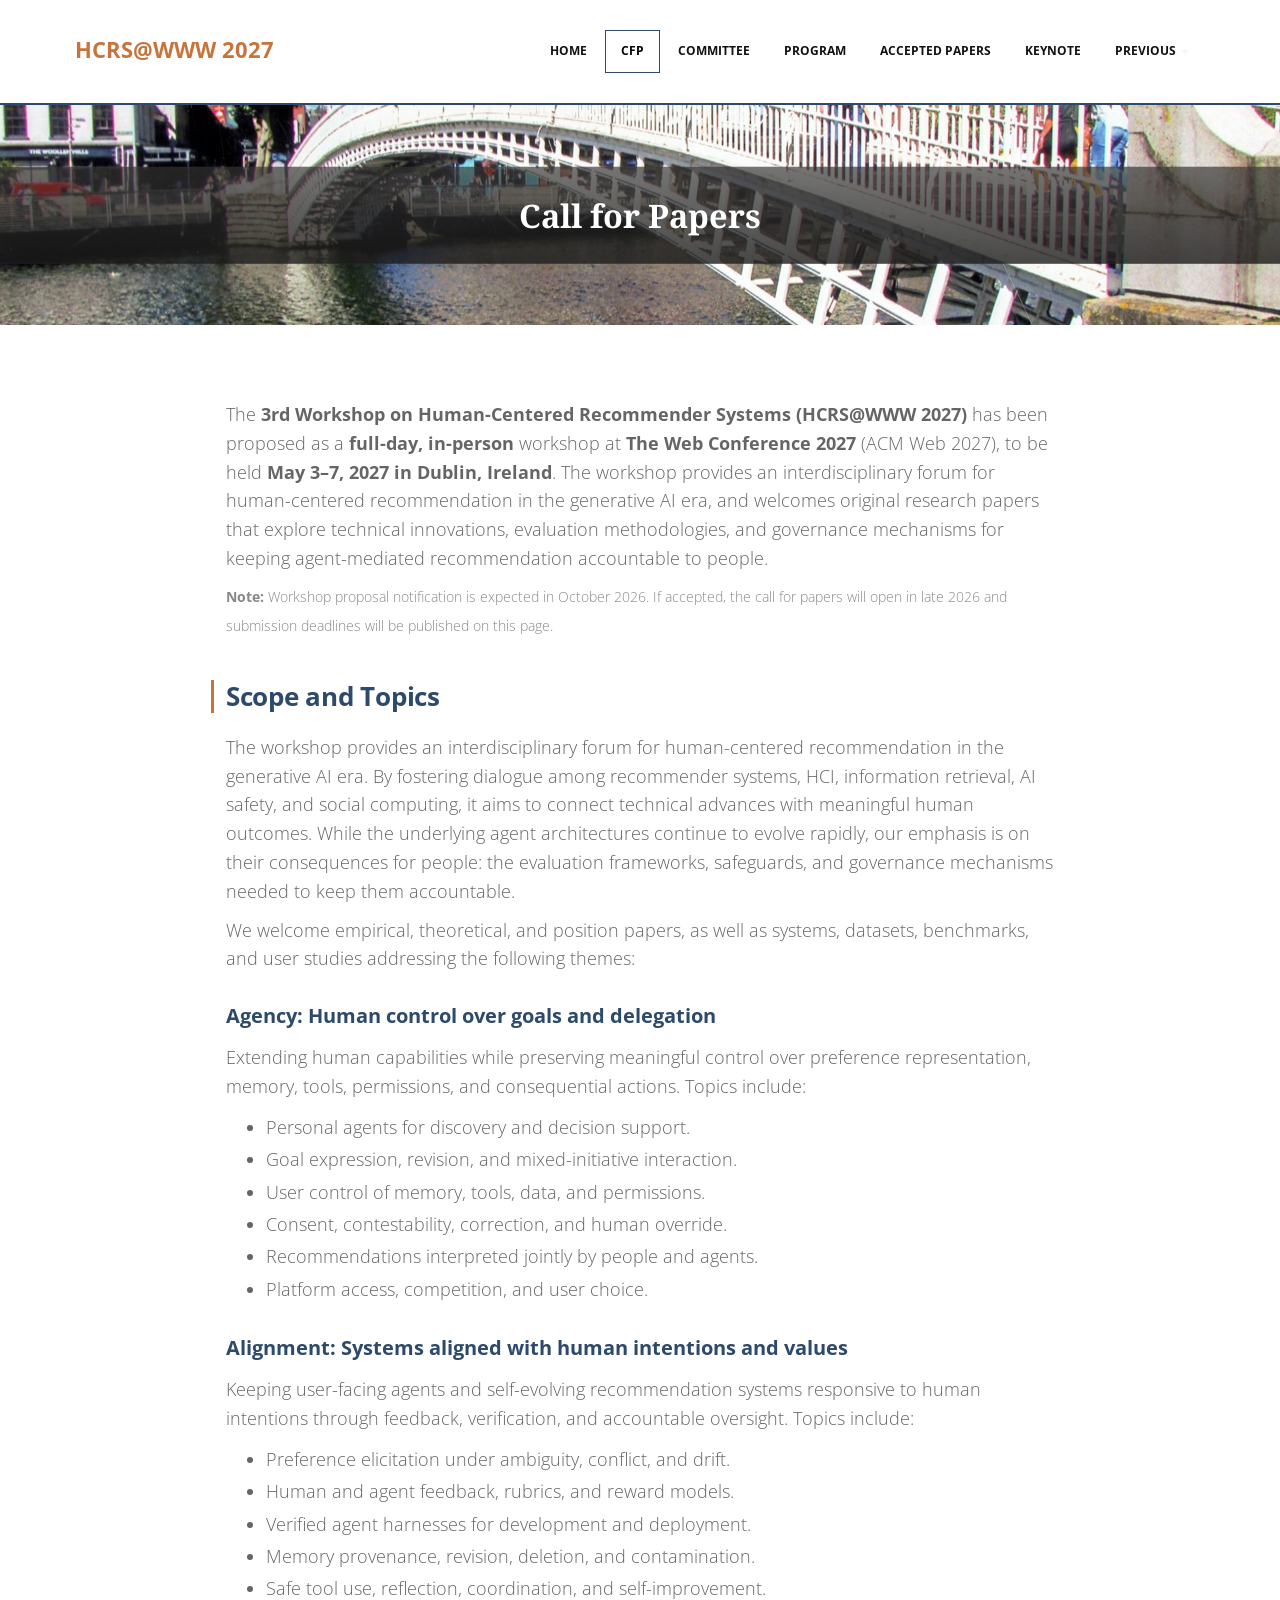
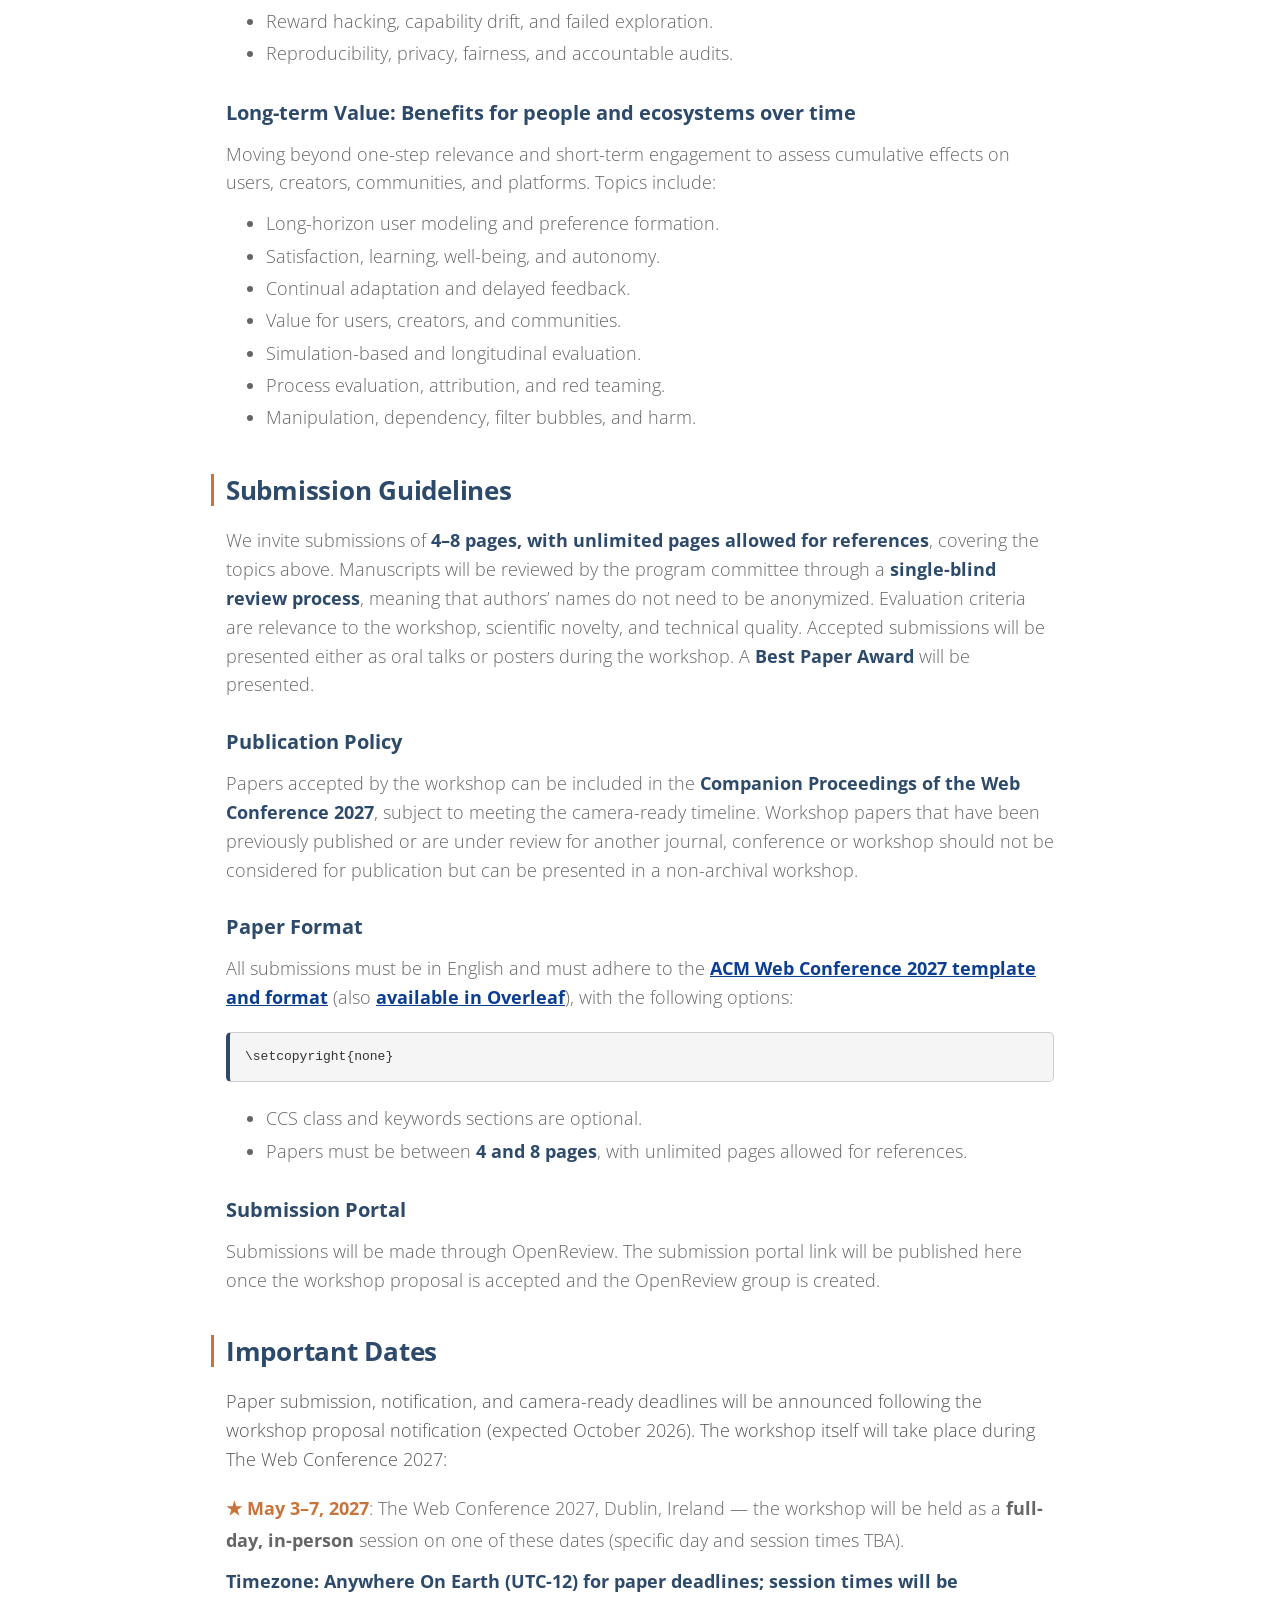
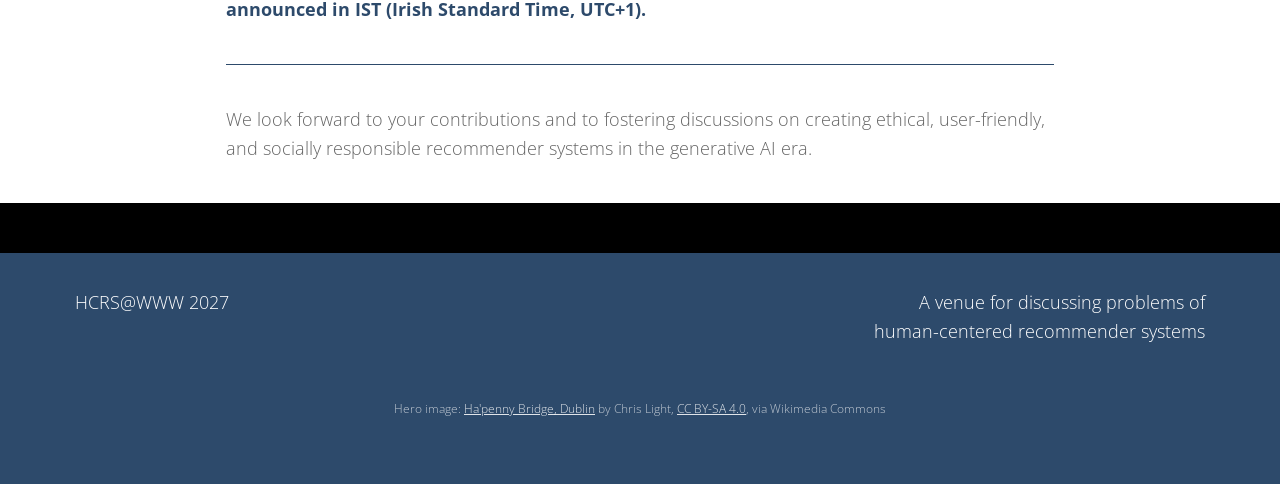
==== cfp.html @ f30f8353 "Unify body measure across pages; drop the News section Layout - cfp.html: wrap the intro and note pa" ====
<!DOCTYPE html>
<html lang="en">
<head>
<meta charset="utf-8">
<title>Call for Papers - HCRS@WWW 2027</title>
<meta name="viewport" content="width=device-width, initial-scale=1.0" />
<meta name="robots" content="noindex, nofollow" />
<meta name="description" content="Call for Papers for the 3rd Workshop on Human-Centered Recommender Systems (HCRS@WWW 2027), a proposed full-day in-person workshop at The Web Conference 2027 in Dublin, Ireland. Topics: agency, alignment, and long-term value." />
<meta name="author" content="HCRS@WWW 2027" />
<meta property="og:title" content="Call for Papers - HCRS@WWW 2027" />
<meta property="og:description" content="Submissions invited on agency, alignment, and long-term value in human-centered recommendation. 4-8 pages, single-blind, ACM Web Conference 2027 template." />
<meta property="og:type" content="website" />
<meta property="og:url" content="https://hcrs2027.github.io/cfp.html" />
<meta property="og:image" content="https://hcrs2027.github.io/img/hero-dublin.jpg" />
<link rel="icon" href="favicon.ico" type="image/x-icon">

	<link rel="preconnect" href="https://fonts.googleapis.com">
	<link rel="preconnect" href="https://fonts.gstatic.com" crossorigin>
	<link rel="stylesheet" media="print" onload="this.media='all'"
		href="https://fonts.googleapis.com/css2?family=Noto+Serif:ital,wght@0,400;0,700;1,400&family=Open+Sans:wght@400;600;700&display=swap">
	<noscript><link rel="stylesheet" href="https://fonts.googleapis.com/css2?family=Noto+Serif:ital,wght@0,400;0,700;1,400&family=Open+Sans:wght@400;600;700&display=swap"></noscript>
<link href="css/bootstrap.min.css" rel="stylesheet" />
<link href="css/fancybox/jquery.fancybox.css" rel="stylesheet">
<link href="css/flexslider.css" rel="stylesheet" />
<link href="css/style.css" rel="stylesheet" />
 

</head>
<body>
<div id="wrapper">

	<!-- start header -->
		<header>
        <div class="navbar navbar-default navbar-static-top">
            <div class="container">
                <div class="navbar-header">
                    <button type="button" class="navbar-toggle" data-toggle="collapse" data-target=".navbar-collapse">
                        <span class="icon-bar"></span>
                        <span class="icon-bar"></span>
                        <span class="icon-bar"></span>
                    </button>
                    <a class="navbar-brand" href="index.html"style="color: #C6743B;">HCRS@WWW 2027</a>
                </div>
                <div class="navbar-collapse collapse ">
                    <ul class="nav navbar-nav">
                        <li><a href="index.html">Home</a></li> 
						<li class="active"><a href="cfp.html">CfP</a></li>
						<li><a href="committee.html">Committee</a></li>
                        <li><a href="program.html">Program</a></li>
                        <li><a href="papers.html">Accepted Papers</a></li>
                        <li><a href="keynote.html">Keynote</a></li>
						<li class="dropdown">
                            <a href="#" class="dropdown-toggle" data-toggle="dropdown">Previous <b class="caret"></b></a>
                            <ul class="dropdown-menu">
                                <li><a href="https://hcrec.github.io/" target="_blank">2nd HCRS@WWW 2026</a></li>
                                <li><a href="https://human-centeredrec.github.io/" target="_blank">1st HCRS@WWW 2025</a></li>
                            </ul>
                        </li>
                    </ul>
                </div>
            </div>
        </div>
	</header><!-- end header -->
	<section id="featured">
	 
	<!-- Static Image Hero -->
        <div id="hero-image" class="hero-container">
            <img src="img/hero-dublin.jpg" alt="Hero Image" />
            <div class="hero-overlay">
                <div class="hero-content">
                    <h1 class="hero-title">Call for Papers</h1>
                </div>
            </div>
        </div>
	<!-- end hero image -->
 
	</section>
	<section id="content">
		<div class="container content">		
			<div class="row">
				<div class="col-lg-12">
					<div class="content-section" style="margin-top: 25px; margin-bottom: 25px;">
						<p>
							The <strong>3rd Workshop on Human-Centered Recommender Systems
							(HCRS@WWW 2027)</strong> has been proposed as a
							<strong>full-day, in-person</strong> workshop at
							<strong>The Web Conference 2027</strong> (ACM Web 2027),
							to be held <strong>May 3&ndash;7, 2027 in Dublin, Ireland</strong>.
							The workshop provides an interdisciplinary forum for
							human-centered recommendation in the generative AI era, and
							welcomes original research papers that explore technical
							innovations, evaluation methodologies, and governance mechanisms
							for keeping agent-mediated recommendation accountable to people.
						</p>
						<p style="color: #888; font-size: 14px;">
							<strong>Note:</strong> Workshop proposal notification is expected
							in October 2026. If accepted, the call for papers will open in
							late 2026 and submission deadlines will be published on this page.
						</p>
					</div>

					<!-- Topics of Interest -->
					<div class="content-section" style="margin-top: 40px; margin-bottom: 40px;">
						<h2 style="color: #2d4a6b; font-weight: 700; margin-bottom: 20px;">Scope and Topics</h2>

						<p>
							The workshop provides an interdisciplinary forum for
							human-centered recommendation in the generative AI era. By
							fostering dialogue among recommender systems, HCI, information
							retrieval, AI safety, and social computing, it aims to connect
							technical advances with meaningful human outcomes. While the
							underlying agent architectures continue to evolve rapidly, our
							emphasis is on their consequences for people: the evaluation
							frameworks, safeguards, and governance mechanisms needed to
							keep them accountable.
						</p>
						<p>
							We welcome empirical, theoretical, and position papers, as
							well as systems, datasets, benchmarks, and user studies
							addressing the following themes:
						</p>

						<h3 style="color: #2d4a6b; font-weight: 700; margin-top: 30px; margin-bottom: 15px;">Agency: Human control over goals and delegation</h3>
						<p>
							Extending human capabilities while preserving meaningful control
							over preference representation, memory, tools, permissions, and
							consequential actions. Topics include:
						</p>
						<ul style="line-height: 1.8;">
							<li>Personal agents for discovery and decision support.</li>
							<li>Goal expression, revision, and mixed-initiative interaction.</li>
							<li>User control of memory, tools, data, and permissions.</li>
							<li>Consent, contestability, correction, and human override.</li>
							<li>Recommendations interpreted jointly by people and agents.</li>
							<li>Platform access, competition, and user choice.</li>
						</ul>

						<h3 style="color: #2d4a6b; font-weight: 700; margin-top: 30px; margin-bottom: 15px;">Alignment: Systems aligned with human intentions and values</h3>
						<p>
							Keeping user-facing agents and self-evolving recommendation
							systems responsive to human intentions through feedback,
							verification, and accountable oversight. Topics include:
						</p>
						<ul style="line-height: 1.8;">
							<li>Preference elicitation under ambiguity, conflict, and drift.</li>
							<li>Human and agent feedback, rubrics, and reward models.</li>
							<li>Verified agent harnesses for development and deployment.</li>
							<li>Memory provenance, revision, deletion, and contamination.</li>
							<li>Safe tool use, reflection, coordination, and self-improvement.</li>
							<li>Reward hacking, capability drift, and failed exploration.</li>
							<li>Reproducibility, privacy, fairness, and accountable audits.</li>
						</ul>

						<h3 style="color: #2d4a6b; font-weight: 700; margin-top: 30px; margin-bottom: 15px;">Long-term Value: Benefits for people and ecosystems over time</h3>
						<p>
							Moving beyond one-step relevance and short-term engagement to
							assess cumulative effects on users, creators, communities, and
							platforms. Topics include:
						</p>
						<ul style="line-height: 1.8;">
							<li>Long-horizon user modeling and preference formation.</li>
							<li>Satisfaction, learning, well-being, and autonomy.</li>
							<li>Continual adaptation and delayed feedback.</li>
							<li>Value for users, creators, and communities.</li>
							<li>Simulation-based and longitudinal evaluation.</li>
							<li>Process evaluation, attribution, and red teaming.</li>
							<li>Manipulation, dependency, filter bubbles, and harm.</li>
						</ul>
					</div>

					<!-- Submission Guidelines -->
					<div class="content-section" style="margin-bottom: 40px;">
						<h2 style="color: #2d4a6b; font-weight: 700; margin-bottom: 20px;">Submission Guidelines</h2>

						<p>
							We invite submissions of <strong style="color: #2d4a6b;">4&ndash;8
							pages, with unlimited pages allowed for references</strong>,
							covering the topics above. Manuscripts will be reviewed by the
							program committee through a <strong style="color: #2d4a6b;">single-blind
							review process</strong>, meaning that authors&rsquo; names do not
							need to be anonymized. Evaluation criteria are relevance to the
							workshop, scientific novelty, and technical quality. Accepted
							submissions will be presented either as oral talks or posters
							during the workshop. A <strong style="color: #2d4a6b;">Best Paper
							Award</strong> will be presented.
						</p>

						<h3 style="color: #2d4a6b; font-weight: 700; margin-top: 30px; margin-bottom: 15px;">Publication Policy</h3>
						<p>
							Papers accepted by the workshop can be included in the
							<strong style="color: #2d4a6b;">Companion Proceedings of the Web
							Conference 2027</strong>, subject to meeting the camera-ready
							timeline. Workshop papers that have been previously published or
							are under review for another journal, conference or workshop
							should not be considered for publication but can be presented in
							a non-archival workshop.
						</p>

						<h3 style="color: #2d4a6b; font-weight: 700; margin-top: 30px; margin-bottom: 15px;">Paper Format</h3>
						<p>
							All submissions must be in English and must adhere to the
							<a href="https://www.acm.org/publications/proceedings-template" style="color: #0b3d91; font-weight: 700; text-decoration: underline;">ACM Web Conference 2027 template and format</a>
							(also <a href="https://www.overleaf.com/latex/templates/association-for-computing-machinery-acm-sig-proceedings-template/bmvfhcdnxfty" style="color: #0b3d91; font-weight: 700; text-decoration: underline;">available in Overleaf</a>),
							with the following options:
						</p>
						<pre style="background-color: #f5f5f5; padding: 15px; border-radius: 5px; border-left: 4px solid #2d4a6b; margin: 20px 0;"><code>\setcopyright{none}</code></pre>
						<ul style="line-height: 1.8;">
							<li>CCS class and keywords sections are optional.</li>
							<li>Papers must be between <strong style="color: #2d4a6b;">4 and 8 pages</strong>, with unlimited pages allowed for references.</li>
						</ul>

						<h3 style="color: #2d4a6b; font-weight: 700; margin-top: 30px; margin-bottom: 15px;">Submission Portal</h3>
						<p>
							Submissions will be made through OpenReview. The submission
							portal link will be published here once the workshop proposal
							is accepted and the OpenReview group is created.
						</p>
					</div>

					<!-- Important Dates -->
					<div class="content-section" style="margin-bottom: 40px;">
						<h2 style="color: #2d4a6b; font-weight: 700; margin-bottom: 20px;">Important Dates</h2>
						<p style="color: #555; margin-bottom: 18px;">
							Paper submission, notification, and camera-ready deadlines will
							be announced following the workshop proposal notification
							(expected October 2026). The workshop itself will take place
							during The Web Conference 2027:
						</p>
						<ul style="list-style: none; padding-left: 0; line-height: 1.8;">
							<li>
								<span style="color: #C6743B; font-weight: 700;">&#9733;</span>
								<strong style="color: #C6743B;">May 3&ndash;7, 2027</strong>:
								The Web Conference 2027, Dublin, Ireland &mdash; the workshop
								will be held as a <strong>full-day, in-person</strong> session
								on one of these dates (specific day and session times TBA).
							</li>
						</ul>
						<p>
							<strong style="color: #2d4a6b;">
								Timezone: Anywhere On Earth (UTC-12) for paper deadlines;
								session times will be announced in IST (Irish Standard Time, UTC+1).
							</strong>
						</p>
					</div>

					<div class="content-section">
						<hr style="margin: 40px 0; border-color: #2d4a6b;">
					</div>

					<div class="content-section">
						<p>
							We look forward to your contributions and to fostering
							discussions on creating ethical, user-friendly, and socially
							responsible recommender systems in the generative AI era.
						</p>
					</div>
				</div>
			</div>
		</div>
	</section>
	<footer>
	<div id="sub-footer">
		<div class="container">
			<div class="row">
				<div class="col-lg-6">
					<div class="copyright">
						<p style="margin: 0; padding: 20px 0; font-size: 18px; color: #fff;">
							HCRS@WWW 2027
						</p>
					</div>
				</div>
				<div class="col-lg-6">
					<div style="text-align: right; padding: 20px 0;">
						<p style="margin: 0; font-size: 18px; color: #fff;">
							A venue for discussing problems of<br> human-centered recommender systems
						</p>
					</div>
				</div>
			</div>
			<div class="row">
				<div class="col-lg-12">
					<p style="margin: 0; padding: 0 0 15px 0; font-size: 12px; color: rgba(255,255,255,0.7); text-align: center;">
						Hero image: <a href="https://commons.wikimedia.org/wiki/File:Ha%27penny_bridge_00209.jpg" style="color: rgba(255,255,255,0.85); text-decoration: underline;">Ha'penny Bridge, Dublin</a> by Chris Light, <a href="https://creativecommons.org/licenses/by-sa/4.0" style="color: rgba(255,255,255,0.85); text-decoration: underline;">CC BY-SA 4.0</a>, via Wikimedia Commons
					</p>
				</div>
			</div>
		</div>
	</div>
	</footer>
</div>
<a href="#" class="scrollup"><i class="fa fa-angle-up active"></i></a>
<!-- javascript
    ================================================== -->
<!-- Placed at the end of the document so the pages load faster -->
<script src="js/jquery.js"></script>
<script src="js/jquery.easing.1.3.js"></script>
<script src="js/bootstrap.min.js"></script>
<script src="js/jquery.fancybox.pack.js"></script>
<script src="js/jquery.fancybox-media.js"></script> 
<script src="js/jquery.flexslider.js"></script>
<script src="js/animate.js"></script>
<script src="js/custom.js"></script>
</body>
</html>
---- css/style.css ----
/*
Author URI: http://webthemez.com/
Note: 
Licence under Creative Commons Attribution 3.0 
Do not remove the back-link in this web template 
-------------------------------------------------------*/

@import url('font-awesome.css');
@import url('animate.css');

body {
	font-family:'Open Sans', Arial, sans-serif;
	font-size:18px;
	font-weight:300;
	line-height:1.6em;
	color:#656565;
}

a:active {
	outline:0;
}

.clear {
	clear:both;
}

h1, h2, h3, h4, h5, h6 {
	font-family:'Open Sans', Arial, sans-serif;
	line-height:1.25em;
	color:#2d4a6b;
	margin-bottom: 18px;
}
h1 { font-weight: 700; }
h2 {
	font-weight: 600;
	font-size: 26px;
	letter-spacing: -0.01em;
}
h3 { font-weight: 600; font-size: 20px; }
h4, h5, h6 { font-weight: 700; }

/* Orange as accent: 3px left rule on section headings inside .content-section */
.content-section > h2 {
	border-left: 3px solid #C6743B;
	padding-left: 12px;
	margin-left: -15px;
}
 
.container {
	padding:0 20px 0 20px;
	position:relative;
}

#wrapper{
	width:100%;
	margin:0;	
	padding:0;
}

.row,.row-fluid {
	margin-bottom:30px;
}

.row .row,.row-fluid .row-fluid{
	margin-bottom:30px;
}

.row.nomargin,.row-fluid.nomargin {
	margin-bottom:0;
}

img.img-polaroid {
	margin:0 0 20px 0;
}
.img-box {
	max-width:100%;
}
/*  Header
==================================== */
 
header .navbar {
    margin-bottom: 0;
}

.navbar-default {
    border: none;
}

.navbar-brand {
    color: #2d4a6b;
	text-transform: none;
    font-size: 22px;
    font-weight: 700;
    line-height: 1em;
	letter-spacing: 0;
    margin-top: 20px;
    padding: 0 0 0 15px;
}
.navbar-default .navbar-brand{
color: #2d4a6b;
}
.navbar-default .navbar-brand:hover,
.navbar-default .navbar-brand:focus {
color: #2d4a6b;
}

header .navbar-collapse  ul.navbar-nav {
    float: right;
    margin-right: 0;
}

header .navbar-default{
    background-color: #fff;
	border-bottom: 2px solid #2d4a6b;
}

header .nav li a:hover,
header .nav li a:focus,
header .nav li.active a,
header .nav li.active a:hover,
header .nav li a.dropdown-toggle:hover,
header .nav li a.dropdown-toggle:focus,
header .nav li.active ul.dropdown-menu li a:hover,
header .nav li.active ul.dropdown-menu li.active a{
    -webkit-transition: all .3s ease;
    -moz-transition: all .3s ease;
    -ms-transition: all .3s ease;
    -o-transition: all .3s ease;
    transition: all .3s ease;
}


header .navbar-default .navbar-nav > .open > a,
header .navbar-default .navbar-nav > .open > a:hover,
header .navbar-default .navbar-nav > .open > a:focus {
    -webkit-transition: all .3s ease;
    -moz-transition: all .3s ease;
    -ms-transition: all .3s ease;
    -o-transition: all .3s ease;
    transition: all .3s ease;
}


header .navbar {
    min-height: 70px; 
	padding:18px 0;
}

header .navbar-nav > li  {
    padding-bottom: 12px;
    padding-top: 12px;
}

header  .navbar-nav > li > a {
    padding-bottom: 6px;
    padding-top: 5px;
    margin-left: 2px;
    line-height: 30px;
	font-weight: 700;
    -webkit-transition: all .3s ease;
    -moz-transition: all .3s ease;
    -ms-transition: all .3s ease;
    -o-transition: all .3s ease;
    transition: all .3s ease;
}

header .navbar-nav > li > a:hover {
    background-color: #FFCE85 !important;
    border-radius: 4px;
}


.dropdown-menu li a:hover {
    color: #fff !important;
}

header .nav .caret {
    border-bottom-color: #f5f5f5;
    border-top-color: #f5f5f5;
}
.navbar-default .navbar-nav > .active > a {
  background-color: #fff;
}
.navbar-default .navbar-nav > .active > a:hover,
.navbar-default .navbar-nav > .active > a:focus {
  background-color: #FFCE85 !important;
  border-radius: 4px;
}
.navbar-default .navbar-nav > .open > a {
  background-color:  #fff;
}
.navbar-default .navbar-nav > .open > a:hover,
.navbar-default .navbar-nav > .open > a:focus {
  background-color: #FFCE85 !important;
  border-radius: 4px;
}	
	

.dropdown-menu  {
    box-shadow: none;
    border-radius: 0;
	border: none;
}

.dropdown-menu li:last-child  {
	padding-bottom: 0 !important;
	margin-bottom: 0;
}

header .nav li .dropdown-menu  {
   padding: 0;
}

header .nav li .dropdown-menu li a {
   line-height: 28px;
   padding: 3px 12px;
}

/* --- menu --- */

header .navigation {
	float:right;
}

header ul.nav li {
	border:none;
	margin:0;
}

header ul.nav li a {	
	font-size:12px;
	border:none;
	font-weight:700;
	text-transform:uppercase;
}

header ul.nav li ul li a {	
	font-size:12px;
	border:none;
	font-weight:300;
	text-transform:uppercase;
}


.navbar .nav > li > a {
  color: #111;
  text-shadow: none;
  border: 1px solid rgba(255, 255, 255, 0) !important;
}

.navbar .nav a:hover {
	background-color: #FFCE85 !important;
	border-radius: 4px;
}

.navbar .nav > .active > a {
	background:none;
	font-weight:700;
}

.navbar .nav > .active > a:hover {
	background-color: #FFCE85 !important;
	border-radius: 4px;
	font-weight:700;
}

.navbar .nav > .active > a:active,.navbar .nav > .active > a:focus {
	background:none;
	outline:0;
	font-weight:700;
}

.navbar .nav li .dropdown-menu {
	z-index:2000;
}

header ul.nav li ul {
	margin-top:1px;
}
header ul.nav li ul li ul {
	margin:1px 0 0 1px;
}
.dropdown-menu .dropdown i {
	position:absolute;
	right:0;
	margin-top:3px;
	padding-left:20px;
}

.navbar .nav > li > .dropdown-menu:before {
  display: inline-block;
  border-right: none;
  border-bottom: none;
  border-left: none;
  border-bottom-color: none;
  content:none;
}
.navbar-default .navbar-nav>.active>a {
color: #000;
border:1px solid #2d4a6b !important;
}
.navbar-default .navbar-nav>.active>a:hover, .navbar-default .navbar-nav>.active>a:focus {
color: #000;
border:1px solid #2d4a6b !important;
background-color: #FFCE85 !important;
border-radius: 4px;
}


ul.nav li.dropdown a {
	z-index:1000;
	display:block;
}

 select.selectmenu {
	display:none;
}
.pageTitle{
color: #fff;
margin: 30px 0 3px;
display: inline-block;
}
 
#featured{
	width: 100%;
	background:#000;
	position:relative;
	margin:0;
	padding:0;
}

/*  Sliders
==================================== */
/* --- flexslider --- */

#featured .flexslider {
	padding:0;  
	background: #fff; 
	position: relative; 
	zoom: 1;
}
.flex-direction-nav .flex-prev{
left:0px; 
}
.flex-direction-nav .flex-next{ 
right:0px;
}
.flex-caption {zoom: 1;
bottom: 35px; background-color: rgba(0, 0, 0, 0.7); color: #fff; margin: 0; padding: 25px 25px 25px 30px; position: absolute; left: 10%; }
.flex-caption h3 {color: #fff; letter-spacing: 1px; margin-bottom: 8px; text-transform: uppercase;}
.flex-caption p {margin: 0 0 15px;}

/* --- Hero Image --- */
.hero-container {
	position: relative;
	width: 100%;
	overflow: hidden;
}

.hero-container img {
	width: 100%;
	height: auto;
	display: block;
}

.hero-overlay {
	position: absolute;
	top: 50%;
	left: 0;
	width: 100%;
	transform: translateY(-50%);
	display: flex;
	align-items: center;
	justify-content: center;
	padding: 40px 20px;
	background: linear-gradient(180deg, rgba(0,0,0,0.35) 0%, rgba(0,0,0,0.6) 100%);
}

.hero-content {
	text-align: center;
	width: 100%;
	max-width: 1200px;
}

.hero-eyebrow {
	color: rgba(255, 255, 255, 0.85);
	font-family: 'Open Sans', Arial, sans-serif;
	font-size: 13px;
	font-weight: 600;
	letter-spacing: 0.12em;
	text-transform: uppercase;
	margin: 0 0 14px 0;
}

.hero-title {
	color: #fff;
	font-family: 'Noto Serif', Georgia, serif;
	font-size: 2.4em;
	font-weight: 700;
	line-height: 1.25;
	letter-spacing: 0;
	text-transform: none;
	margin: 0;
	padding: 12px 20px;
	text-shadow: none;
	word-wrap: break-word;
	overflow-wrap: break-word;
}

.hero-lead {
	color: rgba(255, 255, 255, 0.92);
	font-size: 17px;
	font-weight: 400;
	margin: 16px 0 0 0;
	letter-spacing: 0.01em;
}
.hero-lead a { color: #FFCE85; text-decoration: underline; }

@media (max-width: 768px) {
	.hero-title {
		font-size: 1.6em;
		padding: 10px 15px;
		line-height: 1.3em;
	}
	.hero-eyebrow {
		font-size: 11px;
		letter-spacing: 0.1em;
	}
	.hero-lead {
		font-size: 14px;
	}
	.hero-overlay {
		padding: 30px 15px;
	}
}

.skill-home{
margin-bottom:50px;
}
.c1{
border: #ed5441 1px solid;
background:#ed5441;
}
.c2{
border: #24c4db 1px solid;
background:#24c4db;
}
.c3{
border: #2d4a6b 1px solid;
background:#2d4a6b;
}
.c4{
border: #609cec 1px solid;
background:#609cec;
}
.skill-home .icons {
padding: 30px 0 0 0;
width: 100px;
height: 100px;
color: #fff;
font-size: 42px;
font-size: 42px; 
text-align: center;
-ms-border-radius: 50%;
-moz-border-radius: 50%;
-webkit-border-radius: 50%;
border-radius: 50%;
display: inline-table;
}
.testimonial-solid {
padding: 50px 0 60px 0;
margin: 0 0 0 0;
background: #2d4a6b;
text-align: center;
}
.testi-icon-area {
text-align: center;
position: absolute;
top: -84px;
margin: 0 auto; 
width: 100%;
}
.testi-icon-area .quote {
padding: 15px 0 0 0;
margin: 0 0 0 0;
background: #ffffff;
text-align: center;
color: #2d4a6b;
display: inline-table;
width: 70px;
height: 70px;
-ms-border-radius: 50%;
-moz-border-radius: 50%;
-webkit-border-radius: 50%;
border-radius: 50%;
font-size: 42px; 
border: 1px solid #2d4a6b;
}

.testi-icon-area .carousel-inner { 
margin: 20px 0;
}
.carousel-indicators {
bottom: -30px;
}
/* Testimonial
----------------------------------*/
.testimonial-area {
padding: 0 0 0 0;
margin:0;
background: url(../img/low-poly01.jpg) fixed center center;
background-size: cover;
-webkit-background-size: cover;
-moz-background-size: cover;
-ms-background-size: cover;
}
.testimonial-solid p {
color: #ffffff;
font-size: 16px;
line-height: 30px;
font-style: italic;
} 
section.callaction {
	background:#fff;
	padding:50px 0 0 0;
}



/* Content
==================================== */

#content {
	position:relative;
	background:#fff;
	padding:50px 0 0px 0;
}

#content img {
	max-width:100%;
	height:auto;
}
 
.cta-text {
	text-align: center;
	margin-top:10px;
}


.big-cta .cta {
	margin-top:10px;
}
 
.box {
	width: 100%;
}
.box-gray  {
	background: #f8f8f8;
	padding: 20px 20px 30px;
}
.box-gray  h4,.box-gray  i {
	margin-bottom: 20px;
}
.box-bottom {
	padding: 20px 0;
	text-align: center;
}
.box-bottom a {
	color: #fff;
	font-weight: 700;
}
.box-bottom a:hover {
	color: #eee;
	text-decoration: none;
}


/* Bottom
==================================== */

#bottom {
	background:#fcfcfc;
	padding:50px 0 0;

}
/* twitter */
#twitter-wrapper {
    text-align: center;
    width: 70%;
    margin: 0 auto;
}
#twitter em {
    font-style: normal;
    font-size: 13px;
}

#twitter em.twitterTime a {
	font-weight:600;
}

#twitter ul {
    padding: 0;
	list-style:none;
}
#twitter ul li {
    font-size: 20px;
    line-height: 1.6em;
    font-weight: 300;
    margin-bottom: 20px;
    position: relative;
    word-break: break-word;
}


/* page headline
==================================== */

#inner-headline{
	background:#2d4a6b;
	position:relative;
	margin:0;
	padding:0;
	color:#fefefe;
}


#inner-headline .inner-heading h2 {
	color:#fff;
	margin:20px 0 0 0;
}

/* --- breadcrumbs --- */
#inner-headline ul.breadcrumb {
	margin:30px 0 0;
	float:left;
}

#inner-headline ul.breadcrumb li {
	margin-bottom:0;
	padding-bottom:0;
}
#inner-headline ul.breadcrumb li {
	font-size:13px;
	color:#fff;
}

#inner-headline ul.breadcrumb li i{
	color:#dedede;
}

#inner-headline ul.breadcrumb li a {
	color:#fff;
}

ul.breadcrumb li a:hover {
	text-decoration:none;
}

/* Forms
============================= */

/* --- contact form  ---- */
form#contactform input[type="text"] {
  width: 100%;
  border: 1px solid #f5f5f5;
  min-height: 40px;
  padding-left:20px;
  font-size:13px;
  padding-right:20px;
  -webkit-box-sizing: border-box;
     -moz-box-sizing: border-box;
          box-sizing: border-box;

}

form#contactform textarea {
border: 1px solid #f5f5f5;
  width: 100%;
  padding-left:20px;
  padding-top:10px;
  font-size:13px;
  padding-right:20px;
  -webkit-box-sizing: border-box;
     -moz-box-sizing: border-box;
          box-sizing: border-box;

}

form#contactform .validation {
	font-size:11px;
}

#sendmessage {
	border:1px solid #e6e6e6;
	background:#f6f6f6;
	display:none;
	text-align:center;
	padding:15px 12px 15px 65px;
	margin:10px 0;
	font-weight:600;
	margin-bottom:30px;

}

#sendmessage.show,.show  {
	display:block;
}
 
form#commentform input[type="text"] {
  width: 100%;
  min-height: 40px;
  padding-left:20px;
  font-size:13px;
  padding-right:20px;
  -webkit-box-sizing: border-box;
     -moz-box-sizing: border-box;
          box-sizing: border-box;
	-webkit-border-radius: 2px 2px 2px 2px;
		-moz-border-radius: 2px 2px 2px 2px;
			border-radius: 2px 2px 2px 2px;

}

form#commentform textarea {
  width: 100%;
  padding-left:20px;
  padding-top:10px;
  font-size:13px;
  padding-right:20px;
  -webkit-box-sizing: border-box;
     -moz-box-sizing: border-box;
          box-sizing: border-box;
	-webkit-border-radius: 2px 2px 2px 2px;
		-moz-border-radius: 2px 2px 2px 2px;
			border-radius: 2px 2px 2px 2px;
}


/* --- search form --- */
.search{
	float:right;
	margin:35px 0 0;
	padding-bottom:0;
}

#inner-headline form.input-append {
	margin:0;
	padding:0;
}



/*  Portfolio
================================ */

.work-nav #filters {
	margin: 0;
	padding: 0;
	list-style: none;
}

.work-nav #filters li {
	margin: 0 10px 30px 0;
	padding: 0;
	float:left;
}

.work-nav #filters li a {
	color: #7F8289;
	font-size: 16px;
	display: block;	
}

.work-nav #filters li a:hover {

}

.work-nav #filters li a.selected {
	color: #DE5E60;
}

#thumbs {
	margin: 0;
	padding: 0;	
}

#thumbs li {
	list-style-type: none;
}

.item-thumbs {
	position: relative;
	overflow: hidden;
	margin-bottom: 30px;
	cursor: pointer;
}

.item-thumbs a + img {
	width: 100%;	
}

.item-thumbs .hover-wrap {
	position: absolute;
	display: block;
	width: 100%;
	height: 100%;
	
	opacity: 0;
	filter: alpha(opacity=0);
	
	-webkit-transition: all 450ms ease-out 0s;	
	   -moz-transition: all 450ms ease-out 0s;
		 -o-transition: all 450ms ease-out 0s;
		    transition: all 450ms ease-out 0s;
		  
	-webkit-transform: rotateY(180deg) scale(0.5,0.5);
	   -moz-transform: rotateY(180deg) scale(0.5,0.5);
		-ms-transform: rotateY(180deg) scale(0.5,0.5);
		 -o-transform: rotateY(180deg) scale(0.5,0.5);
			transform: rotateY(180deg) scale(0.5,0.5);	
}

.item-thumbs:hover .hover-wrap,
.item-thumbs.active .hover-wrap {
	opacity: 1;
	filter: alpha(opacity=100);
	
	-webkit-transform: rotateY(0deg) scale(1,1);
	   -moz-transform: rotateY(0deg) scale(1,1);
		-ms-transform: rotateY(0deg) scale(1,1);
		 -o-transform: rotateY(0deg) scale(1,1);
		    transform: rotateY(0deg) scale(1,1);
}

.item-thumbs .hover-wrap .overlay-img {
	position: absolute;
	width: 90%;
height: 100%;
opacity: 0.80;
filter: alpha(opacity=80);
background: #2d4a6b;
}

.item-thumbs .hover-wrap .overlay-img-thumb {
	position: absolute;
	border-radius: 60px;
	top: 50%;
	left: 45%;
	margin: -16px 0 0 -16px;
	color: #fff;
	font-size: 32px;
	line-height: 1em;	
	opacity: 1;
	filter: alpha(opacity=100);
}
 
ul.portfolio-categ{
	margin:10px 0 30px 0;
	padding:0;
	float:left;
	list-style:none;
}

ul.portfolio-categ li{
margin: 0; 
float: left;
list-style: none;
font-size: 13px;
font-weight: 600;
border: 1px solid #D5D5D5;
margin-right: 15px;
}

ul.portfolio-categ li a{
	display:block;
	padding: 8px 20px;
	color:#353535;
}
ul.portfolio-categ li.active{

border: 1px solid #2d4a6b;
}
ul.portfolio-categ li.active a:hover, ul.portfolio-categ li a:hover,ul.portfolio-categ li a:focus,ul.portfolio-categ li a:active {
	text-decoration:none;
	outline:0; 
}
  #accordion-alt3 .panel-heading h4 {
font-size: 13px;
line-height: 28px;
}
.panel .panel-heading h4 {
font-weight: 400;
}
.panel-title {
margin-top: 0;
margin-bottom: 0;
font-size: 15px;
color: inherit;
}
.panel-group .panel {
margin-bottom: 0;
border-radius: 2px;
}
.panel {
margin-bottom: 18px;
background-color: #F4F4F4;
border: 1px solid transparent;
border-radius: 2px;
-webkit-box-shadow: 0 1px 1px rgba(0,0,0,0.05);
box-shadow: 0 1px 1px rgba(0,0,0,0.05);
}
#accordion-alt3 .panel-heading h4 a i {
font-size: 13px;
line-height: 18px;
width: 18px;
height: 18px;
margin-right: 5px;
color: #fff;
text-align: center;
border-radius: 50%;
margin-left: 6px;
background: #2d4a6b;
}  
.progress.pb-sm {
height: 6px!important;
}
.progress {
box-shadow: inset 0 0 2px rgba(0,0,0,.1);
}
.progress {
overflow: hidden;
height: 18px;
margin-bottom: 18px;
background-color: #f5f5f5;
border-radius: 2px;
-webkit-box-shadow: inset 0 1px 2px rgba(0,0,0,0.1);
box-shadow: inset 0 1px 2px rgba(0,0,0,0.1);
}
.progress .progress-bar.progress-bar-red {
background: #ed5441;
} 
.progress .progress-bar.progress-bar-green {
background: #51d466;
}
.progress .progress-bar.progress-bar-lblue {
background: #32c8de;
}
/* --- portfolio detail --- */
.top-wrapper {
	margin-bottom:20px;
}
.info-blocks {
margin-bottom: 15px;
}
.info-blocks i.icon-info-blocks {
float: left;
color: #777;
font-size: 30px;
min-width: 50px;
margin-top: 10px;
text-align: center;
}
.info-blocks .info-blocks-in {
padding: 0 10px;
overflow: hidden;
}
.info-blocks .info-blocks-in h3 {
color: #555;
font-size: 20px;
line-height: 28px;
margin:0px;
}
.info-blocks .info-blocks-in p {
font-size: 12px;
}
  
blockquote {
	font-size:16px;
	font-weight:400;
	font-family:'Noto Serif', serif;
	font-style:italic;
	padding-left:0;
	color:#a2a2a2;
	line-height:1.6em;
	border:none;
}

blockquote cite 							{ display:block; font-size:12px; color:#666; margin-top:10px; }
blockquote cite:before 					{ content:"\2014 \0020"; }
blockquote cite a,
blockquote cite a:visited,
blockquote cite a:visited 				{ color:#555; }

/* --- pullquotes --- */

.pullquote-left {
	display:block;
	color:#a2a2a2;
	font-family:'Noto Serif', serif;
	font-size:14px;
	line-height:1.6em;
	padding-left:20px;
}

.pullquote-right {
	display:block;
	color:#a2a2a2;
	font-family:'Noto Serif', serif;
	font-size:14px;
	line-height:1.6em;
	padding-right:20px;
}

/* --- button --- */
.btn{text-align: center;
background: #2d4a6b;
color: #fff;
}
.btn-theme {
	color: #fff;
}
.btn-theme:hover {
	color: #eee;
}

/* --- list style --- */

ul.general {
	list-style:none;
	margin-left:0;
}

ul.link-list{
	margin:0;
	padding:0;
	list-style:none;
}

ul.link-list li{
	margin:0;
	padding:2px 0 2px 0;
	list-style:none;
}
footer{
background:#000;
}
footer ul.link-list li a{
	color:#fff;
}
footer ul.link-list li a:hover {
	color:#eee;
}
/* --- Heading style --- */

h4.heading {
	font-weight:700;
}

.heading { margin-bottom: 30px; }

.heading {
	position: relative;
	
}


.widgetheading {
	width:100%;

	padding:0;
}

#bottom .widgetheading {
	position: relative;
	border-bottom: #e6e6e6 1px solid;
	padding-bottom: 9px;
}

aside .widgetheading {
	position: relative;
	border-bottom: #e9e9e9 1px solid;
	padding-bottom: 9px;
}

footer .widgetheading {
	position: relative;
}

footer .widget .social-network {
	position:relative;
}


#bottom .widget .widgetheading span, aside .widget .widgetheading span, footer .widget .widgetheading span {	
	position: absolute;
	width: 60px;
	height: 1px;
	bottom: -1px;
	right:0;

}
.box-area{
border: 1px solid #E7E7E7;
padding:0 15px;
padding-top: 41px;
margin-top: -42px;
}
/* --- Map --- */
.map{
	position:relative;
	margin-top:-50px;
	margin-bottom:40px;
}

.map iframe{
	width:100%;
	height:450px;
	border:none;
}

.map-grid iframe{
	width:100%;
	height:350px;
	border:none;
	margin:0 0 -5px 0;
	padding:0;
}

 
ul.team-detail{
	margin:-10px 0 0 0;
	padding:0;
	list-style:none;
}

ul.team-detail li{
	border-bottom:1px dotted #e9e9e9;
	margin:0 0 15px 0;
	padding:0 0 15px 0;
	list-style:none;
}

ul.team-detail li label {
	font-size:13px;
}

ul.team-detail li h4, ul.team-detail li label{
	margin-bottom:0;
}

ul.team-detail li ul.social-network {
	border:none;
	margin:0;
	padding:0;
}

ul.team-detail li ul.social-network li {
	border:none;	
	margin:0;
}
ul.team-detail li ul.social-network li i {
	margin:0;
}

 
.pricing-title{
	background:#fff;
	text-align:center;
	padding:10px 0 10px 0;
}

.pricing-title h3{
	font-weight:600;
	margin-bottom:0;
}

.pricing-offer{
	background: #fcfcfc;
	text-align: center;
	padding:40px 0 40px 0;
	font-size:18px;
	border-top:1px solid #e6e6e6;
	border-bottom:1px solid #e6e6e6;
}

.pricing-box.activeItem .pricing-offer{
	color:#fff;
}

.pricing-offer strong{
	font-size:78px;
	line-height:89px;
}

.pricing-offer sup{
	font-size:28px;
}

.pricing-container{
	background: #fff;
	text-align:center;
	font-size:14px;
}

.pricing-container strong{
color:#353535;
}

.pricing-container ul{
	list-style:none;
	padding:0;
	margin:0;
}

.pricing-container ul li{
	border-bottom: 1px solid #CFCFCF;
list-style: none;
padding: 15px 0 15px 0;
margin: 0 0 0 0;
color: #222;
}

.pricing-action{
	margin:0;
	background: #fcfcfc;
	text-align:center;
	padding:20px 0 30px 0;
}

.pricing-wrapp{
	margin:0 auto;
	width:100%;
	background:#fd0000;
}
 .pricing-box-item {
border: 1px solid #e6e6e6;
	background:#fcfcfc;
	position:relative;
	margin:0 0 20px 0;
	padding:0;
  -webkit-box-shadow: 0 2px 0 rgba(0,0,0,0.03);
  -moz-box-shadow: 0 2px 0 rgba(0,0,0,0.03);
  box-shadow: 0 2px 0 rgba(0,0,0,0.03);
  -webkit-box-sizing: border-box;
  -moz-box-sizing: border-box;
  box-sizing: border-box;
}

.pricing-box-item .pricing-heading {
	background: #fcfcfc;
	text-align: center;
	padding:0px 0 0px 0;
	display:block;
}
.pricing-box-item.activeItem .pricing-heading {
	background: #fcfcfc;
	text-align: center;
	padding:0px 0 1px 0;
	border-bottom:none;
	display:block;
	color:#fff;
}
.pricing-box-item.activeItem .pricing-heading h3 {
	 
}

.pricing-box-item .pricing-heading h3 strong {
	font-size:28px;
	font-weight:700;
	letter-spacing:-1px;
}
.pricing-box-item .pricing-heading h3 {
	font-size:32px;
	font-weight:300;
	letter-spacing:-1px;
}

.pricing-box-item .pricing-terms {
	text-align: center;
	background: #2d4a6b;
	display: block;
	overflow: hidden;
	padding: 11px 0 5px; 
}

.pricing-box-item .pricing-terms  h6 {
	font-style:italic;
	margin-top:10px;
	color:#fff;
	font-size:17px;
	font-family:'Noto Serif', serif;
}

.pricing-box-item .icon .price-circled {
    margin: 10px 10px 10px 0;
    display: inline-block !important;
    text-align: center !important;
    color: #fff;
    width: 68px;
    height: 68px;
	padding:12px;
    font-size: 16px;
	font-weight:700;
    line-height: 68px;
    text-shadow:none;
    cursor: pointer;
    background-color: #888;
    border-radius: 64px;
    -moz-border-radius: 64px;
    -webkit-border-radius: 64px;
}

.pricing-box-item  .pricing-action{
	margin:0;
	text-align:center;
	padding:30px 0 30px 0;
}
 
/* ===== Widgets ===== */

/* --- flickr --- */
.widget .flickr_badge {
	width:100%;
}
.widget .flickr_badge img { margin: 0 9px 20px 0; }

footer .widget .flickr_badge {
    width: 100%;
}
footer .widget .flickr_badge img {
    margin: 0 9px 20px 0;
}

.flickr_badge img {
    width: 50px;
    height: 50px;
    float: left;
	margin: 0 9px 20px 0;
}
 
/* --- Recent post widget --- */

.recent-post{
	margin:20px 0 0 0;
	padding:0;
	line-height:18px;
}

.recent-post h5 a:hover {
	text-decoration:none;
}

.recent-post .text h5 a {
	color:#353535;
}

  
footer{
	padding:50px 0 0 0;
	color:#f8f8f8;
}

footer a {
	color:#fff;
}

footer a:hover {
	color:#eee;
}

footer h1, footer h2, footer h3, footer h4, footer h5, footer h6{
	color:#fff;
}

footer address {
	line-height:1.6em;
}

footer h5 a:hover, footer a:hover {
	text-decoration:none;
}

ul.social-network {
	list-style:none;
	margin:0;
}

ul.social-network li {
	display:inline;
	margin: 0 5px;
}

#sub-footer{
	text-shadow:none;
	color:#f5f5f5;
	padding:0;
	padding-top:15px;
	padding-bottom:15px;
	margin:0;
	background: #2d4a6b;
}

#sub-footer p{
	margin:0;
	padding:0;
}

#sub-footer span{
	color:#f5f5f5;
}

.copyright {
	text-align:left;
	font-size:12px;
}

#sub-footer ul.social-network {
	float:right;
}

  

/* scroll to top */
.scrollup{
    position:fixed;
	width:32px;
	height:32px;
    bottom:0px;
    right:20px;
	background: #222;
	
}

a.scrollup {
	outline:0;
	text-align: center;
}

a.scrollup:hover,a.scrollup:active,a.scrollup:focus {
	opacity:1;
	text-decoration:none;
}
a.scrollup i {
	margin-top: 10px;
	color: #fff;
}
a.scrollup i:hover {
	text-decoration:none;
}



 
.absolute{
	position:absolute;
}

.relative{
	position:relative;
}

.aligncenter{
	text-align:center;
}

.aligncenter span{
	margin-left:0;
}

.floatright {
	float:right;
}

.floatleft {
	float:left;
}

.floatnone {
	float:none;
}

.aligncenter {
	text-align:center;
}
 
img.pull-left, .align-left{
	float:left;
	margin:0 15px 15px 0;
}

.widget img.pull-left {
	float:left;
	margin:0 15px 15px 0;
}

img.pull-right, .align-right {
	float:right;
	margin:0 0 15px 15px;
}

article img.pull-left, article .align-left{
	float:left;
	margin:5px 15px 15px 0;
}

article img.pull-right, article .align-right{
	float:right;
	margin:5px 0 15px 15px;
}
/* ============================= */

.clear-marginbot{
	margin-bottom:0;
}

.marginbot10{
	margin-bottom:10px;
}
.marginbot20{
	margin-bottom:20px;
}
.marginbot30{
	margin-bottom:30px;
}
.marginbot40{
	margin-bottom:40px;
}

.clear-margintop{
	margin-top:0;
}

.margintop10{
	margin-top:10px;
}

.margintop20{
	margin-top:20px;
}

.margintop30{
	margin-top:30px;
}

.margintop40{
	margin-top:40px;
}


/*  Media queries 
============================= */

@media (min-width: 768px) and (max-width: 979px) {

	a.detail{
		background:none;
		width:100%;
	}


	
	footer .widget form  input#appendedInputButton {
		  display: block;
		  width: 91%;
		  -webkit-border-radius: 4px 4px 4px 4px;
			 -moz-border-radius: 4px 4px 4px 4px;
				  border-radius: 4px 4px 4px 4px;
	}
	
	footer .widget form  .input-append .btn {
		  display: block;
		  width: 100%;
		  padding-right: 0;
		  padding-left: 0;
		  -webkit-box-sizing: border-box;
			 -moz-box-sizing: border-box;
				  box-sizing: border-box;
				  margin-top:10px;
	}

	ul.related-folio li{
		width:156px;
		margin:0 20px 0 0;
	}	
}

@media (max-width: 767px) {

  body {
    padding-right: 0;
    padding-left: 0;
  }
	.navbar-brand {
		margin-top: 10px;
		border-bottom: none;
	}
	.navbar-header {
		margin-top: 20px;
		border-bottom: none;
	}
	
	.navbar-nav {
		border-top: none;
		float: none;
		width: 100%;
	}
.navbar .nav > .active > a {
background: none;
font-weight: 700;
color: #1B1B1B;
}
.navbar .nav > .active > a:hover {
background-color: #FFCE85 !important;
border-radius: 4px;
font-weight: 700;
color: #1B1B1B;
}
	header .navbar-nav > li {
padding-bottom: 13px;
padding-top: 12px;
}
	header .nav li .dropdown-menu  {
		margin-top: 0;
	}

	.dropdown-menu {
	  position: absolute;
	  top: 0;
	  left: 40px;
	  z-index: 1000;
	  display: none;
	  float: left;
	  min-width: 160px;
	  padding: 5px 0;
	  margin: 2px 0 0;
	  font-size: 13px;
	  list-style: none;
	  background-color: #fff;
	  background-clip: padding-box;
	  border: 1px solid #f5f5f5;
	  border: 1px solid rgba(0, 0, 0, .15);
	  border-radius: 0;
	  -webkit-box-shadow: 0 6px 12px rgba(0, 0, 0, .175);
			  box-shadow: 0 6px 12px rgba(0, 0, 0, .175);
	}
	

	
	.navbar-collapse.collapse  {
		border: none;
		overflow: hidden;
	}

	
	.box {
		border-bottom:1px solid #e9e9e9;
		padding-bottom:20px;
	}

	#featured .flexslider .slide-caption {
		width: 90%; 
		padding: 2%; 
		position: absolute; 
		left: 0; 
		bottom: -40px; 
	}


	#inner-headline .breadcrumb {
		float:left;
		clear:both;
		width:100%;
	}

	.breadcrumb > li {
		font-size:13px;
	}

	
	ul.portfolio li article a i.icon-48{
		width:20px;
		height:20px;
		font-size:16px;
		line-height:20px;
	}


	.left-sidebar{
		border-right:none;
		padding:0 0 0 0;
		border-bottom: 1px dotted #e6e6e6;
		padding-bottom:10px;
		margin-bottom:40px;
	}
	
	.right-sidebar{
		margin-top:30px;
		border-left:none;
		padding:0 0 0 0;
	}
	
	
	footer .col-lg-1, footer .col-lg-2, footer .col-lg-3, footer .col-lg-4, footer .col-lg-5, footer .col-lg-6, 
	footer .col-lg-7, footer .col-lg-8, footer .col-lg-9, footer .col-lg-10, footer .col-lg-11, footer .col-lg-12{
		margin-bottom:20px;
	}

	#sub-footer ul.social-network {
		float:left;
	}
	

	
  [class*="span"] {
		margin-bottom:20px;
  }

}

@media (max-width: 480px) {
	.hero-title {
		font-size: 1.1em;
		padding: 8px;
		letter-spacing: 0.5px;
		line-height: 1.2em;
	}
	.hero-overlay {
		padding: 15px 8px;
	}
	.hero-content {
		padding: 0 5px;
	}
	
	.bottom-article a.pull-right {
		float:left;
		margin-top:20px;
	}


	.search{
		float:left;
	}

	.flexslider .flex-caption {
		display:none;
	}


	.cta-text {
		margin:0 auto;
		text-align:center;	
	}
	
	ul.portfolio li article a i{
		width:20px;
		height:20px;
		font-size:14px;
	}


}

 

/* ==========================================================================
   HCRS 2027 Path-A additions (2026-09-21)
   ========================================================================== */

/* A3 · Comfortable measure for body copy; committee grid opts out via --wide */
.content-section {
	max-width: 46em;
	margin-left: auto;
	margin-right: auto;
}
.content-section.content-section--wide {
	max-width: none;
}

/* A5 · Flat callout replacing the 135deg gradient banner on index */
.notice-proposed { margin: 30px 0; }
.notice-proposed > div {
	background: #fafaf7;
	border-left: 4px solid #2d4a6b;
	padding: 22px 28px;
	border-radius: 2px;
}
.notice-proposed__eyebrow {
	font-size: 12px;
	font-weight: 600;
	letter-spacing: 0.1em;
	text-transform: uppercase;
	color: #C6743B;
	margin: 0 0 8px 0;
}
.notice-proposed__title {
	font-size: 20px;
	font-weight: 600;
	color: #2d4a6b;
	margin: 0 0 10px 0;
	border: none;
	padding: 0;
}
.notice-proposed__body {
	color: #444;
	margin: 0 0 12px 0;
	line-height: 1.65;
}
.notice-proposed__body a { color: #2d4a6b; text-decoration: underline; }
.notice-proposed__cta { margin: 0; }
.notice-proposed__cta a {
	color: #2d4a6b;
	font-weight: 600;
	text-decoration: none;
	border-bottom: 1px solid #C6743B;
	padding-bottom: 2px;
}
.notice-proposed__cta a:hover { color: #C6743B; }

/* A6 · Important Dates with status icons */
.dates-list { list-style: none; padding-left: 0; margin: 0; }
.dates-list__item {
	display: grid;
	grid-template-columns: 24px 1fr auto;
	align-items: baseline;
	gap: 12px;
	padding: 8px 0;
	border-bottom: 1px solid #eee;
}
.dates-list__item:last-child { border-bottom: none; }
.dates-list__icon { font-weight: 700; }
.dates-list__item--star .dates-list__icon { color: #C6743B; }
.dates-list__item--tba .dates-list__icon { color: #bbb; }
.dates-list__item--done .dates-list__icon { color: #28a745; }
.dates-list__item--tba .dates-list__value { color: #999; font-style: italic; }
.dates-list__label { color: #333; }
.dates-list__value { color: #555; font-variant-numeric: tabular-nums; text-align: right; }
.dates-note { color: #888; font-size: 14px; margin-top: 14px; }

/* A7 · Sub-page hero: shorter, no need for the full 500px bridge on inner pages */
body:not(.page-home) .hero-container img {
	max-height: 220px;
	object-fit: cover;
	object-position: center 40%;
}
body:not(.page-home) .hero-overlay { padding: 20px; }
body:not(.page-home) .hero-title {
	font-size: 1.8em;
	padding: 8px 16px;
}
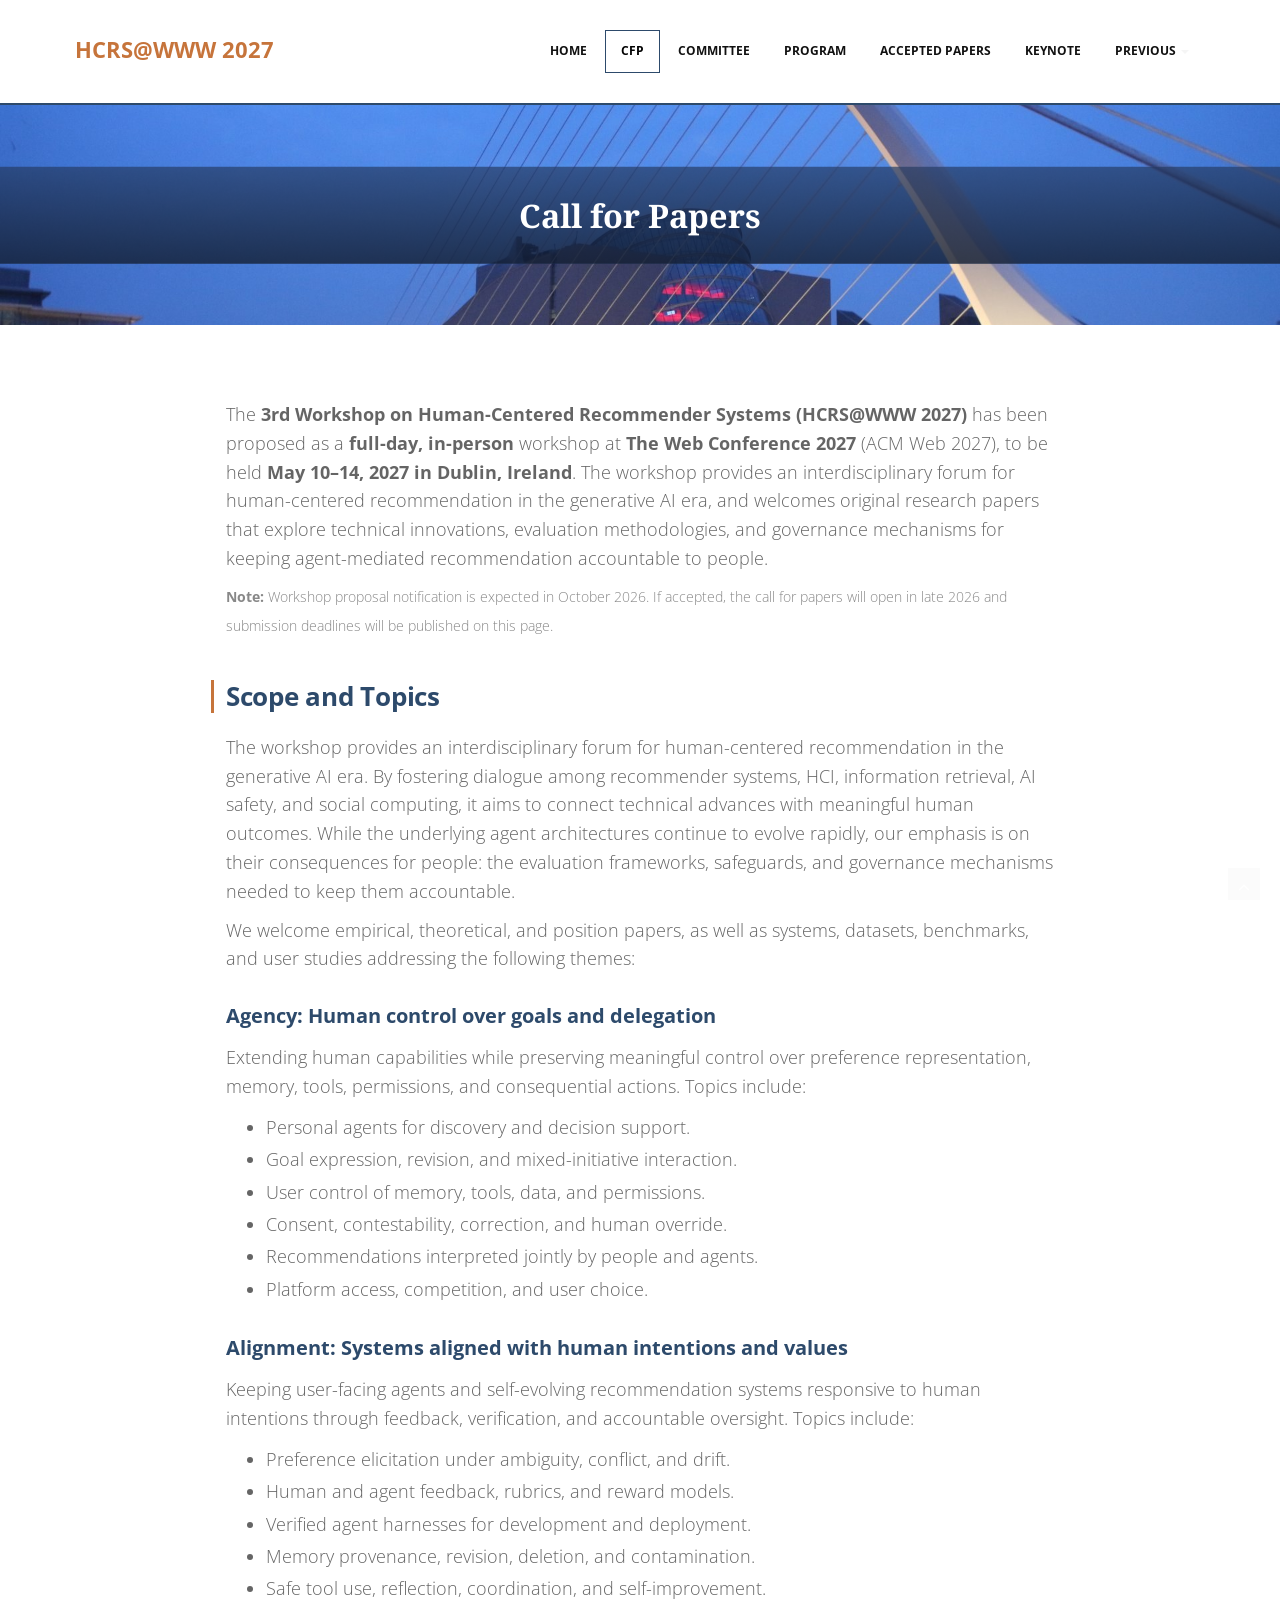
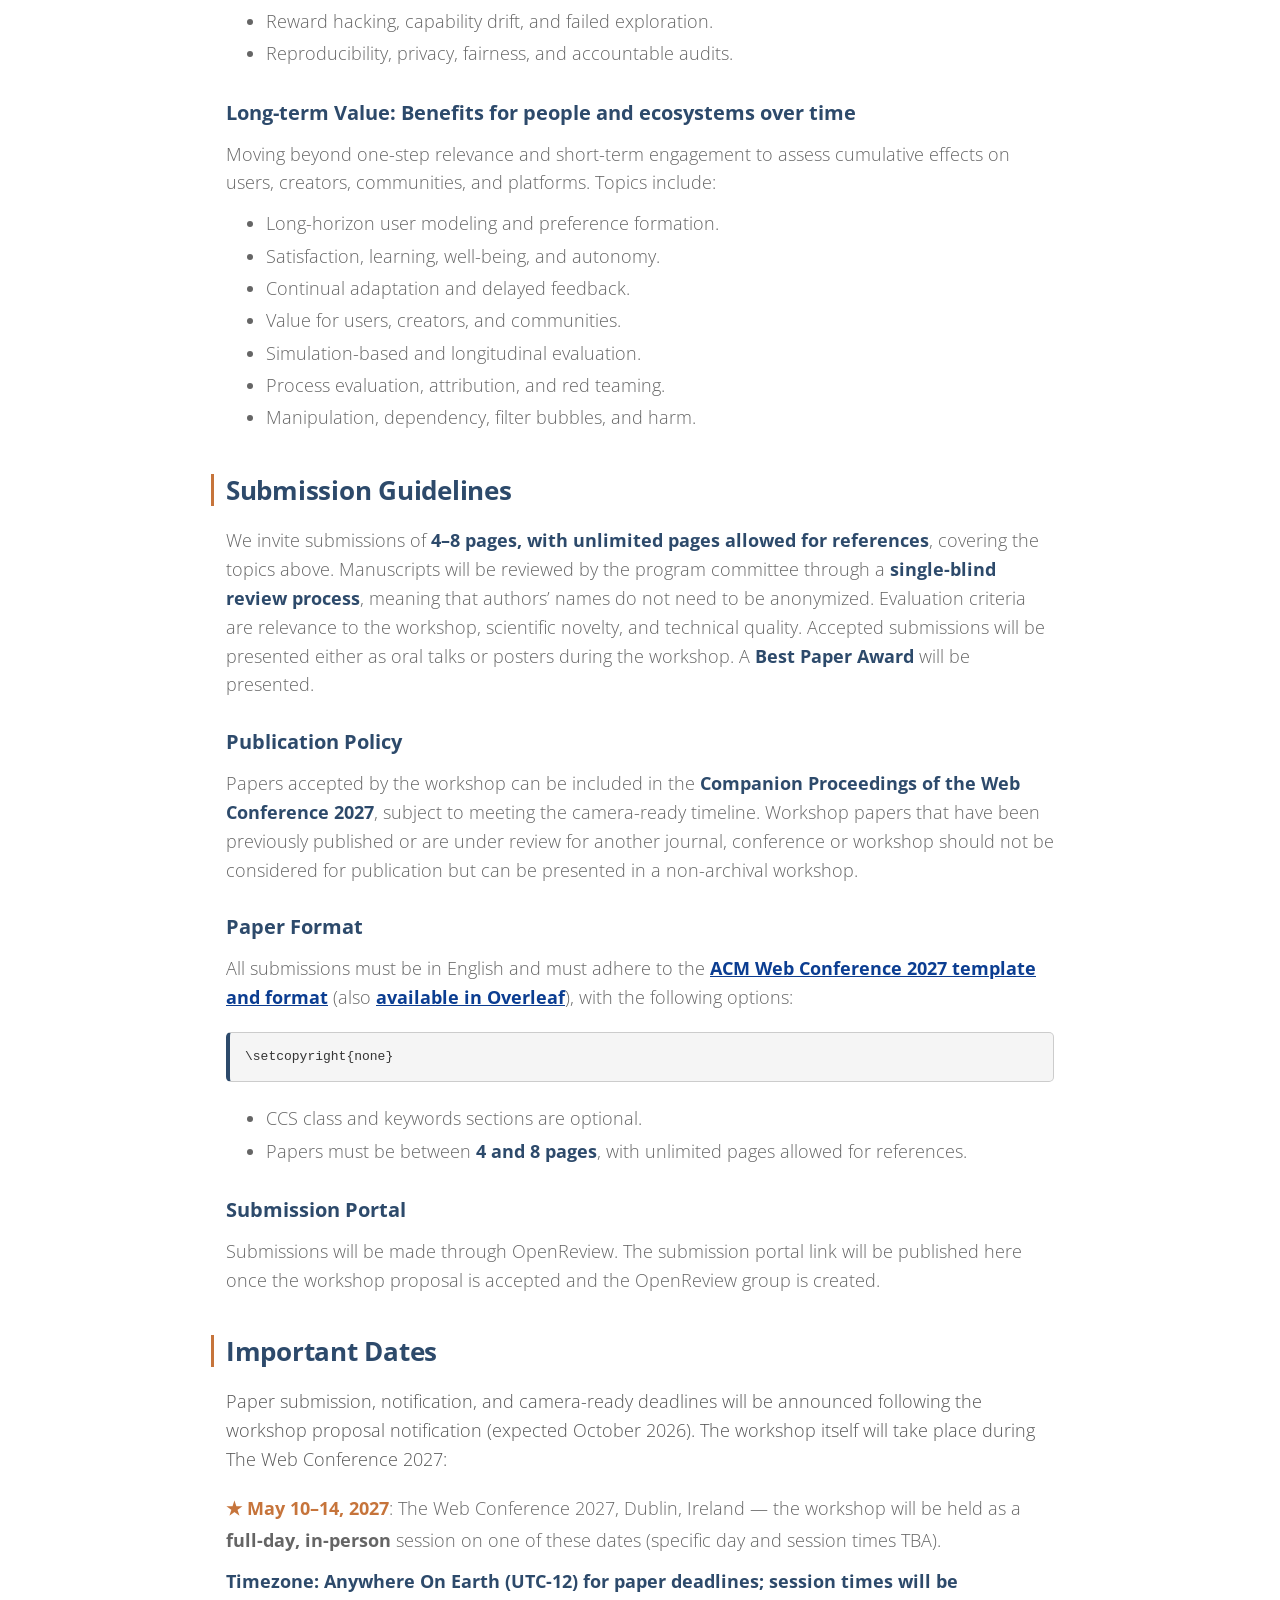
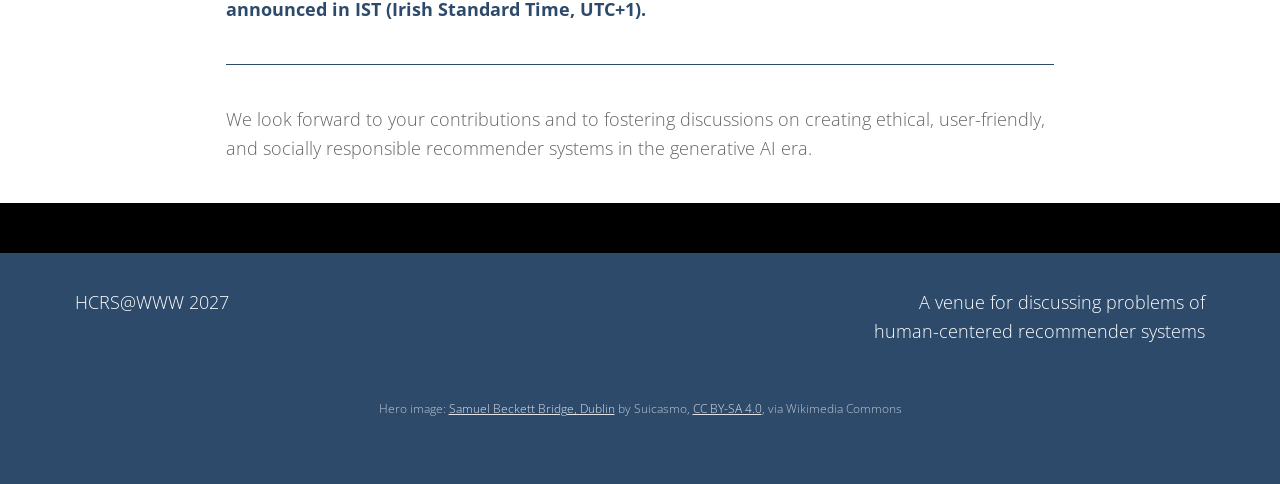
==== commit ab59463f: "Replace hero with Samuel Beckett Bridge photo (Suicasmo, CC BY-SA 4.0); fix WWW 2027 dates to May 10" ====
--- a/cfp.html
+++ b/cfp.html
@@ -11,7 +11,7 @@
 <meta property="og:description" content="Submissions invited on agency, alignment, and long-term value in human-centered recommendation. 4-8 pages, single-blind, ACM Web Conference 2027 template." />
 <meta property="og:type" content="website" />
 <meta property="og:url" content="https://hcrs2027.github.io/cfp.html" />
-<meta property="og:image" content="https://hcrs2027.github.io/img/hero-dublin.jpg" />
+<meta property="og:image" content="https://hcrs2027.github.io/img/hero-beckett-bridge.jpg" />
 <link rel="icon" href="favicon.ico" type="image/x-icon">
 
 	<link rel="preconnect" href="https://fonts.googleapis.com">
@@ -65,7 +65,7 @@
 	 
 	<!-- Static Image Hero -->
         <div id="hero-image" class="hero-container">
-            <img src="img/hero-dublin.jpg" alt="Hero Image" />
+            <img src="img/hero-beckett-bridge.jpg" alt="Hero Image" />
             <div class="hero-overlay">
                 <div class="hero-content">
                     <h1 class="hero-title">Call for Papers</h1>
@@ -85,7 +85,7 @@
 							(HCRS@WWW 2027)</strong> has been proposed as a
 							<strong>full-day, in-person</strong> workshop at
 							<strong>The Web Conference 2027</strong> (ACM Web 2027),
-							to be held <strong>May 3&ndash;7, 2027 in Dublin, Ireland</strong>.
+							to be held <strong>May 10&ndash;14, 2027 in Dublin, Ireland</strong>.
 							The workshop provides an interdisciplinary forum for
 							human-centered recommendation in the generative AI era, and
 							welcomes original research papers that explore technical
@@ -229,7 +229,7 @@
 						<ul style="list-style: none; padding-left: 0; line-height: 1.8;">
 							<li>
 								<span style="color: #C6743B; font-weight: 700;">&#9733;</span>
-								<strong style="color: #C6743B;">May 3&ndash;7, 2027</strong>:
+								<strong style="color: #C6743B;">May 10&ndash;14, 2027</strong>:
 								The Web Conference 2027, Dublin, Ireland &mdash; the workshop
 								will be held as a <strong>full-day, in-person</strong> session
 								on one of these dates (specific day and session times TBA).
@@ -280,7 +280,7 @@
 			<div class="row">
 				<div class="col-lg-12">
 					<p style="margin: 0; padding: 0 0 15px 0; font-size: 12px; color: rgba(255,255,255,0.7); text-align: center;">
-						Hero image: <a href="https://commons.wikimedia.org/wiki/File:Ha%27penny_bridge_00209.jpg" style="color: rgba(255,255,255,0.85); text-decoration: underline;">Ha'penny Bridge, Dublin</a> by Chris Light, <a href="https://creativecommons.org/licenses/by-sa/4.0" style="color: rgba(255,255,255,0.85); text-decoration: underline;">CC BY-SA 4.0</a>, via Wikimedia Commons
+						Hero image: <a href="https://commons.wikimedia.org/wiki/File:Samuel_Beckett_Bridge_20160818.jpg" style="color: rgba(255,255,255,0.85); text-decoration: underline;">Samuel Beckett Bridge, Dublin</a> by Suicasmo, <a href="https://creativecommons.org/licenses/by-sa/4.0" style="color: rgba(255,255,255,0.85); text-decoration: underline;">CC BY-SA 4.0</a>, via Wikimedia Commons
 					</p>
 				</div>
 			</div>
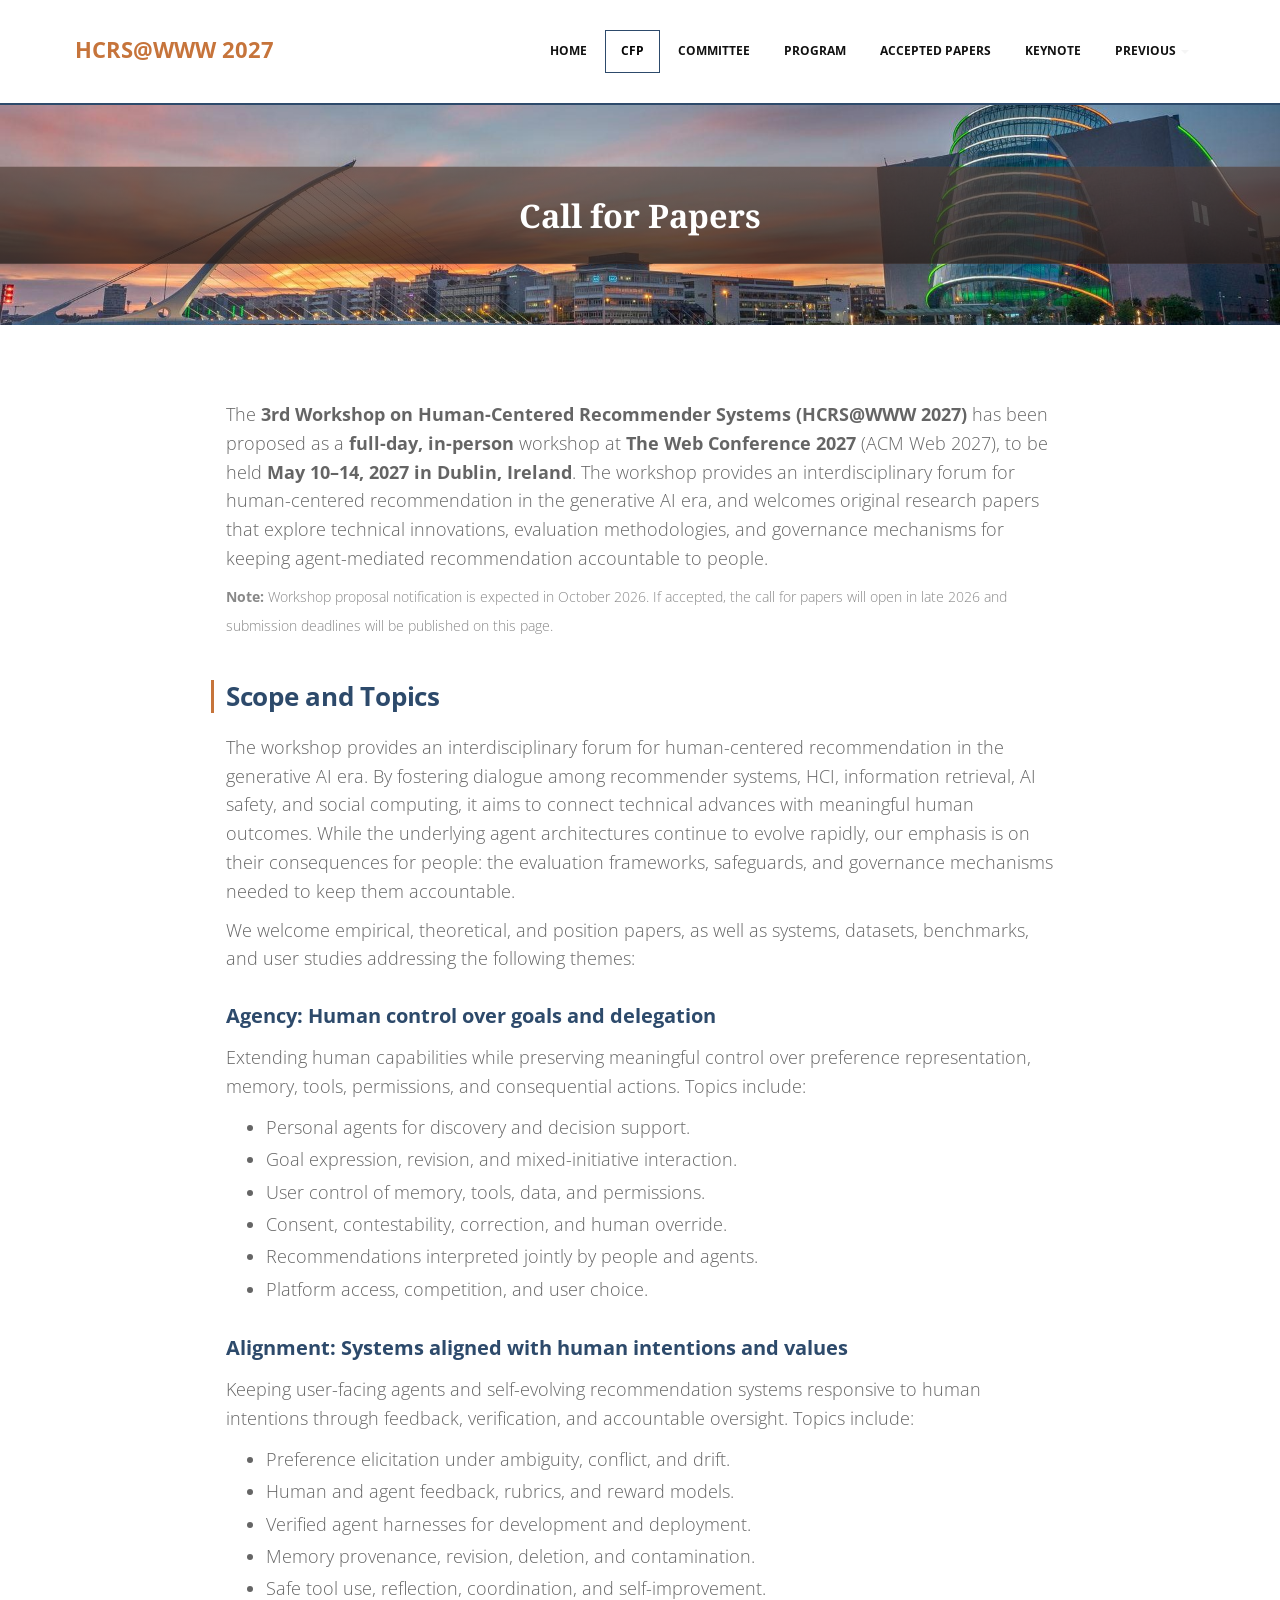
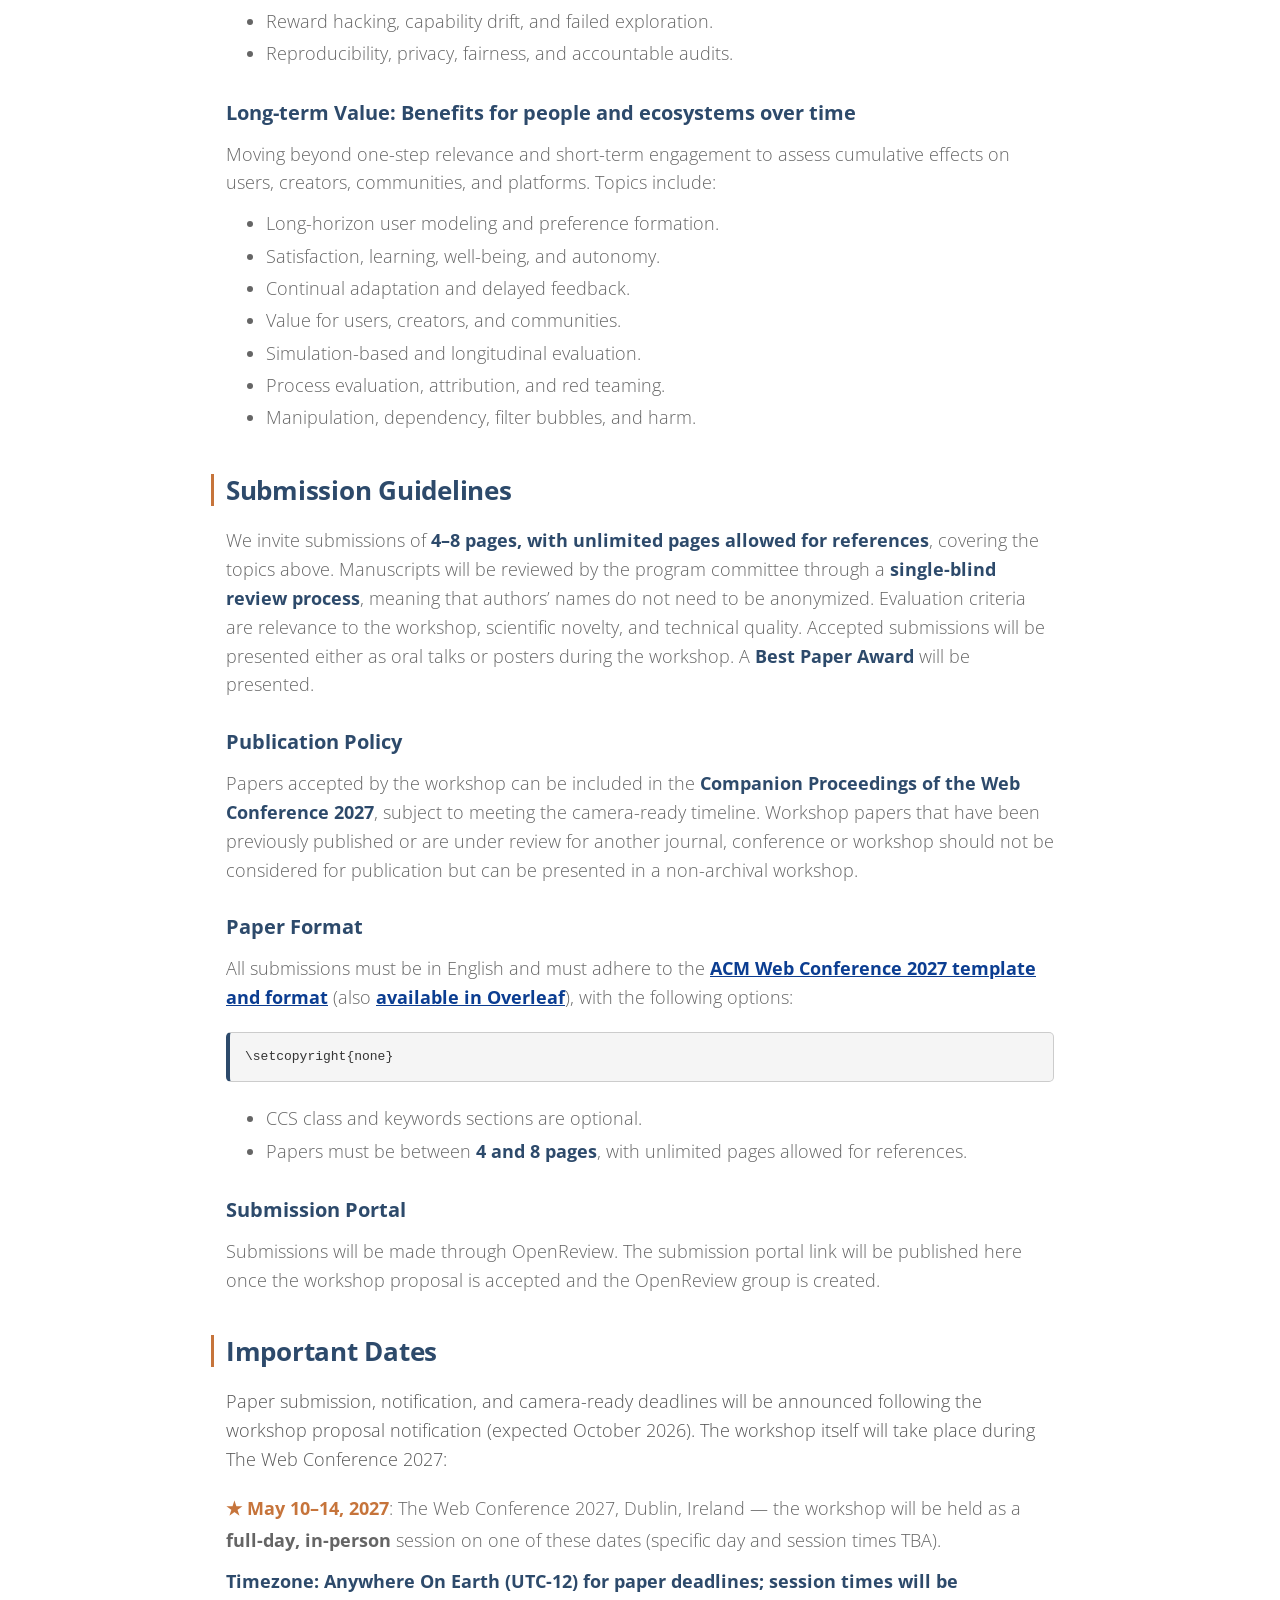
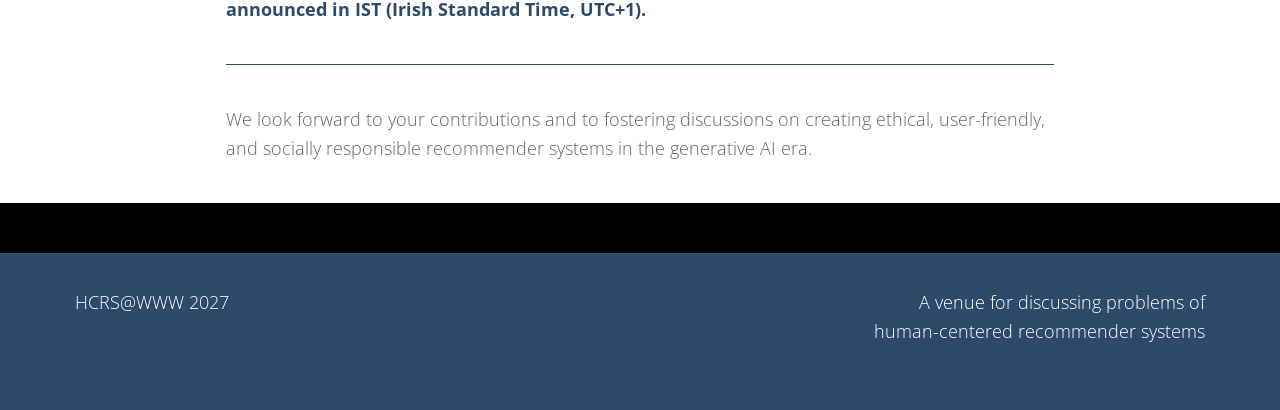
==== commit 4a0d4f84: "Swap hero photo to dusk shot; drop pre-acceptance notices and stale credit Hero: replace the 2016 ni" ====
--- a/cfp.html
+++ b/cfp.html
@@ -11,7 +11,7 @@
 <meta property="og:description" content="Submissions invited on agency, alignment, and long-term value in human-centered recommendation. 4-8 pages, single-blind, ACM Web Conference 2027 template." />
 <meta property="og:type" content="website" />
 <meta property="og:url" content="https://hcrs2027.github.io/cfp.html" />
-<meta property="og:image" content="https://hcrs2027.github.io/img/hero-beckett-bridge.jpg" />
+<meta property="og:image" content="https://hcrs2027.github.io/img/hero-beckett-bridge-dusk.jpg" />
 <link rel="icon" href="favicon.ico" type="image/x-icon">
 
 	<link rel="preconnect" href="https://fonts.googleapis.com">
@@ -65,7 +65,7 @@
 	 
 	<!-- Static Image Hero -->
         <div id="hero-image" class="hero-container">
-            <img src="img/hero-beckett-bridge.jpg" alt="Hero Image" />
+            <img src="img/hero-beckett-bridge-dusk.jpg" alt="Hero Image" />
             <div class="hero-overlay">
                 <div class="hero-content">
                     <h1 class="hero-title">Call for Papers</h1>
@@ -275,13 +275,6 @@
 							A venue for discussing problems of<br> human-centered recommender systems
 						</p>
 					</div>
-				</div>
-			</div>
-			<div class="row">
-				<div class="col-lg-12">
-					<p style="margin: 0; padding: 0 0 15px 0; font-size: 12px; color: rgba(255,255,255,0.7); text-align: center;">
-						Hero image: <a href="https://commons.wikimedia.org/wiki/File:Samuel_Beckett_Bridge_20160818.jpg" style="color: rgba(255,255,255,0.85); text-decoration: underline;">Samuel Beckett Bridge, Dublin</a> by Suicasmo, <a href="https://creativecommons.org/licenses/by-sa/4.0" style="color: rgba(255,255,255,0.85); text-decoration: underline;">CC BY-SA 4.0</a>, via Wikimedia Commons
-					</p>
 				</div>
 			</div>
 		</div>
--- a/css/style.css
+++ b/css/style.css
@@ -1776,46 +1776,6 @@
 	max-width: none;
 }
 
-/* A5 · Flat callout replacing the 135deg gradient banner on index */
-.notice-proposed { margin: 30px 0; }
-.notice-proposed > div {
-	background: #fafaf7;
-	border-left: 4px solid #2d4a6b;
-	padding: 22px 28px;
-	border-radius: 2px;
-}
-.notice-proposed__eyebrow {
-	font-size: 12px;
-	font-weight: 600;
-	letter-spacing: 0.1em;
-	text-transform: uppercase;
-	color: #C6743B;
-	margin: 0 0 8px 0;
-}
-.notice-proposed__title {
-	font-size: 20px;
-	font-weight: 600;
-	color: #2d4a6b;
-	margin: 0 0 10px 0;
-	border: none;
-	padding: 0;
-}
-.notice-proposed__body {
-	color: #444;
-	margin: 0 0 12px 0;
-	line-height: 1.65;
-}
-.notice-proposed__body a { color: #2d4a6b; text-decoration: underline; }
-.notice-proposed__cta { margin: 0; }
-.notice-proposed__cta a {
-	color: #2d4a6b;
-	font-weight: 600;
-	text-decoration: none;
-	border-bottom: 1px solid #C6743B;
-	padding-bottom: 2px;
-}
-.notice-proposed__cta a:hover { color: #C6743B; }
-
 /* A6 · Important Dates with status icons */
 .dates-list { list-style: none; padding-left: 0; margin: 0; }
 .dates-list__item {
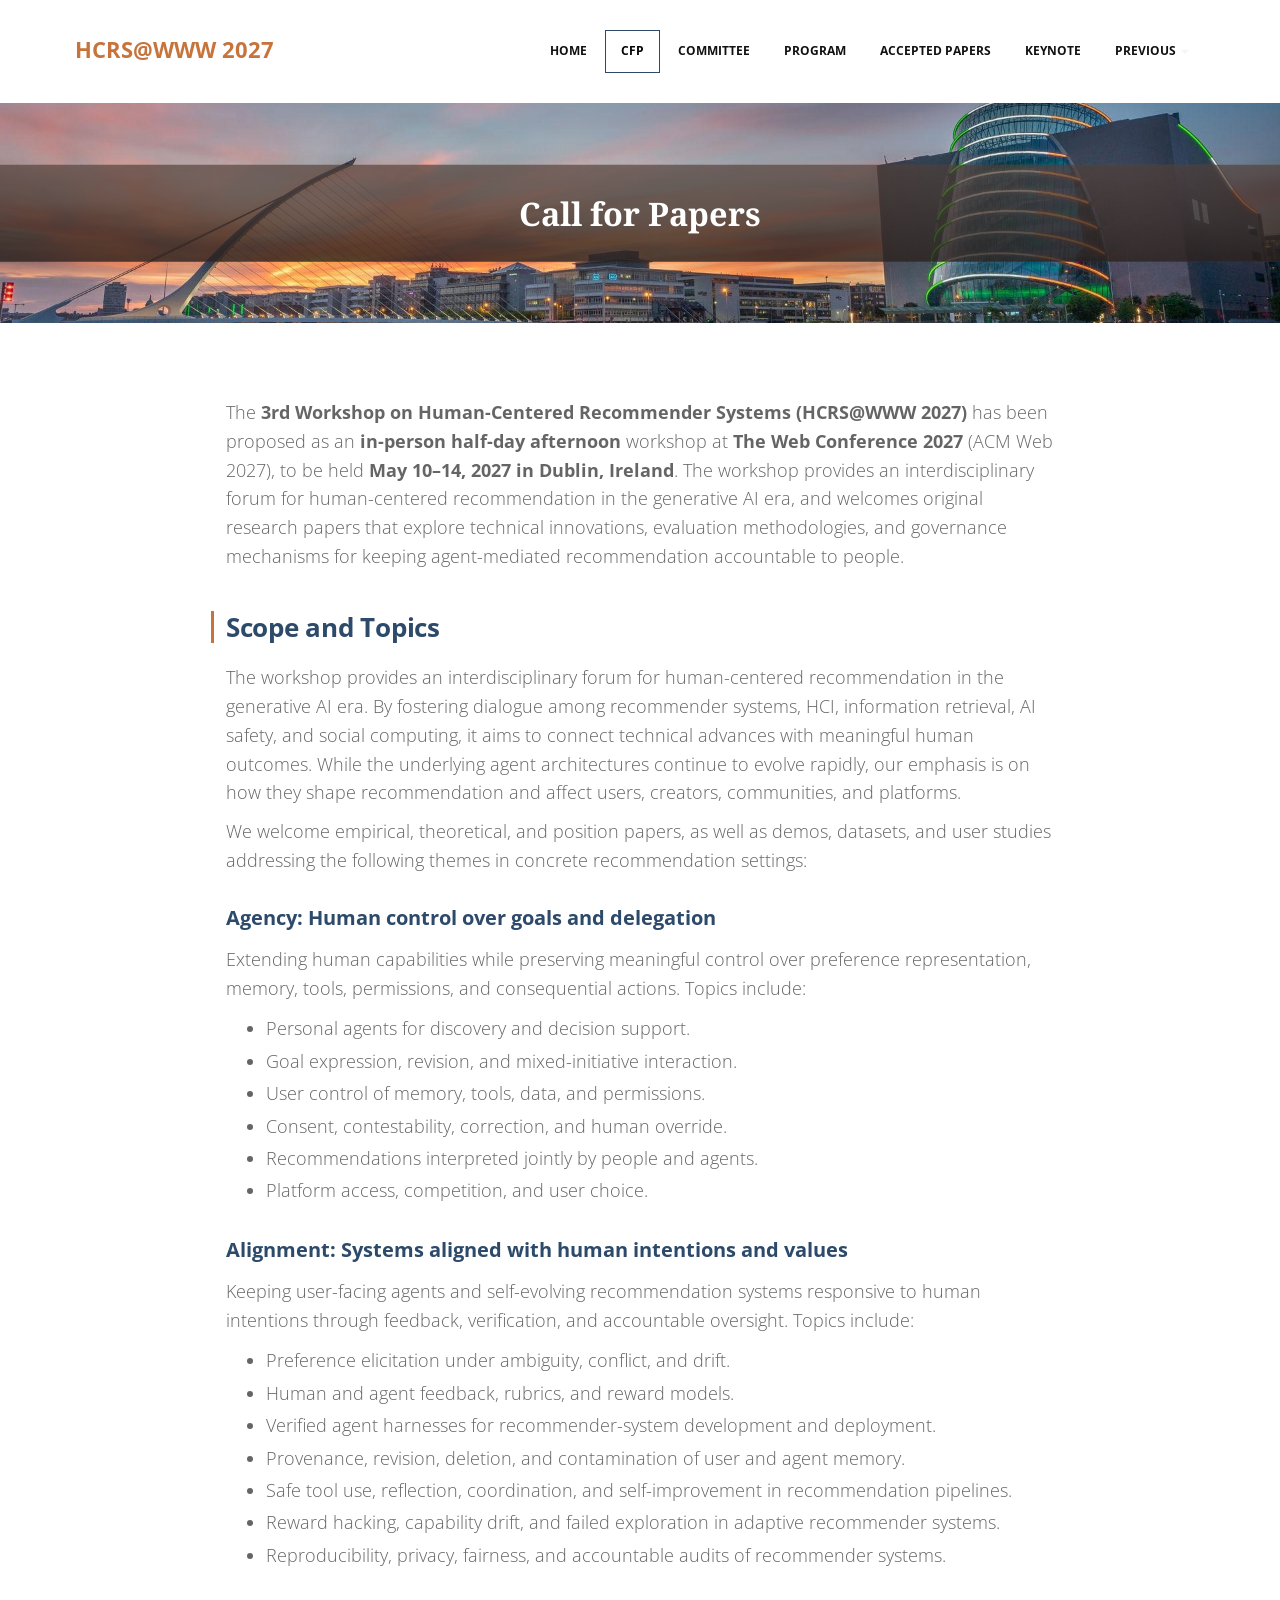
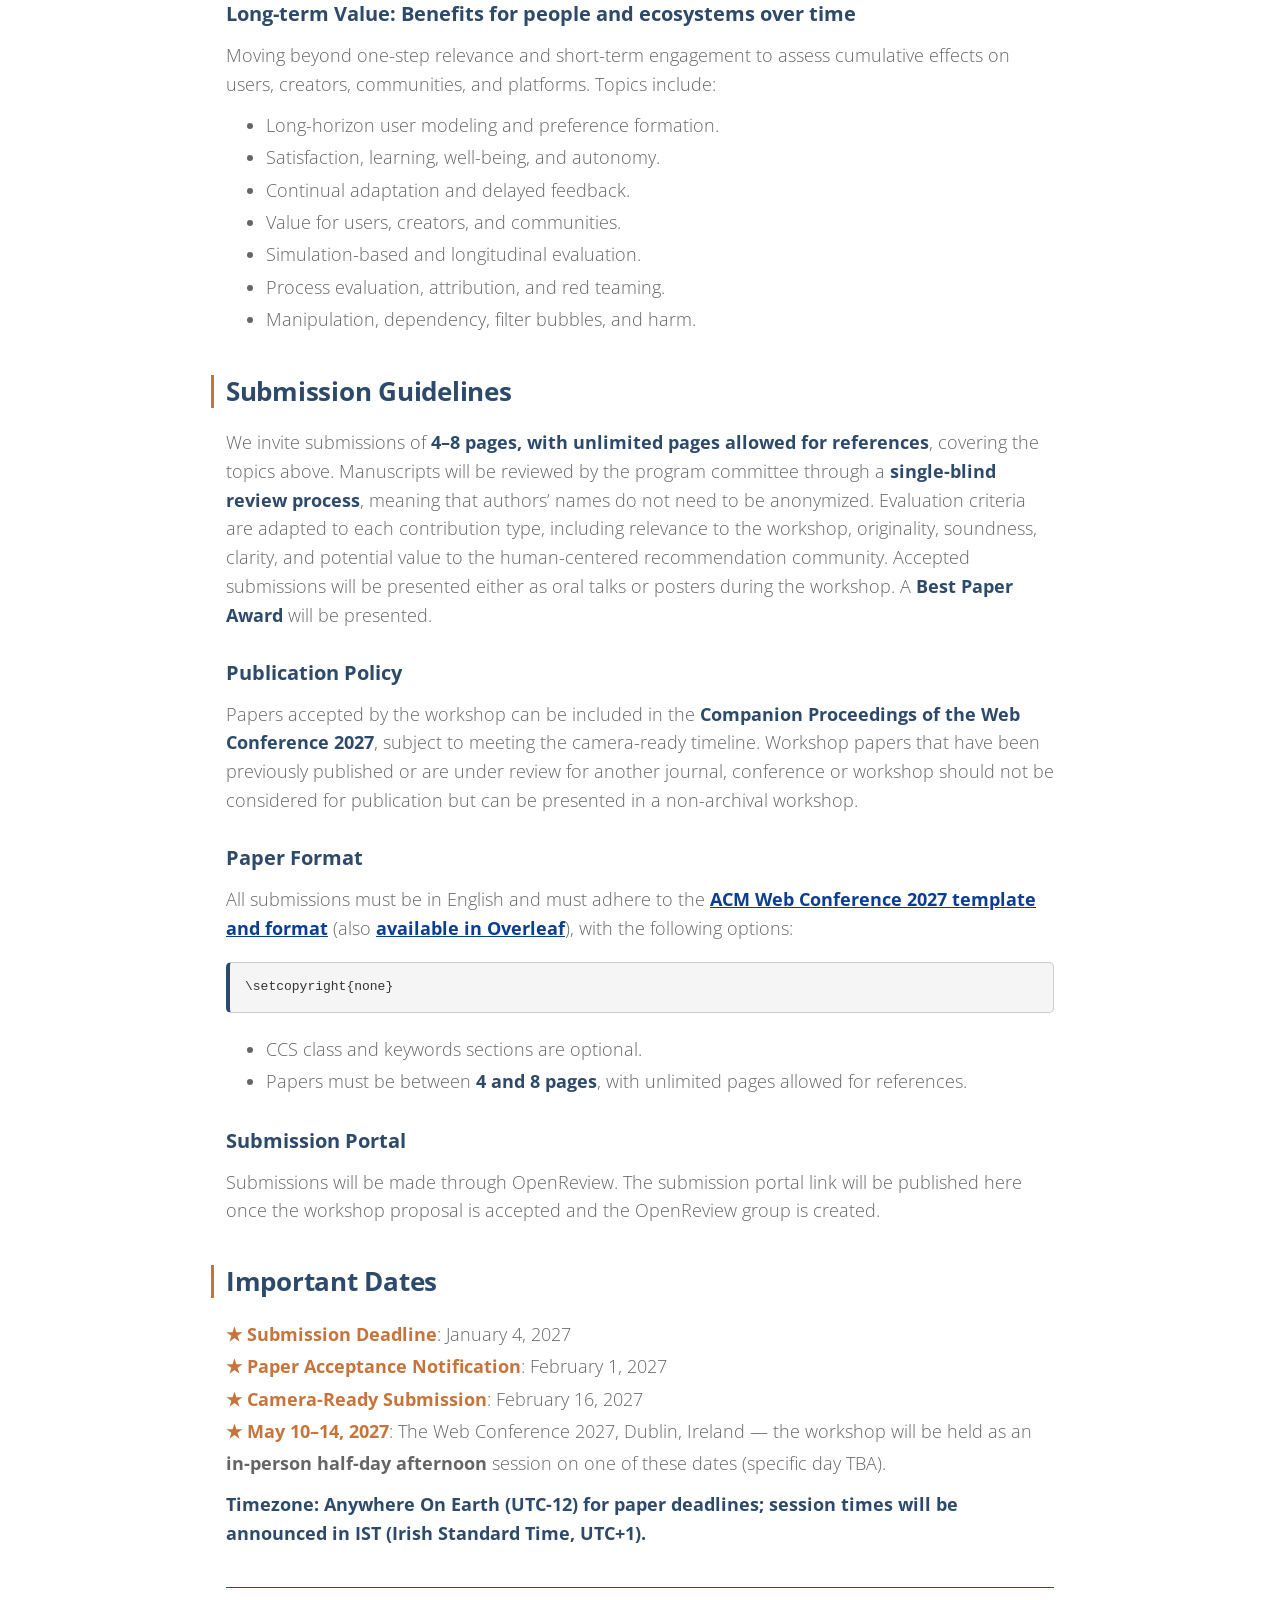
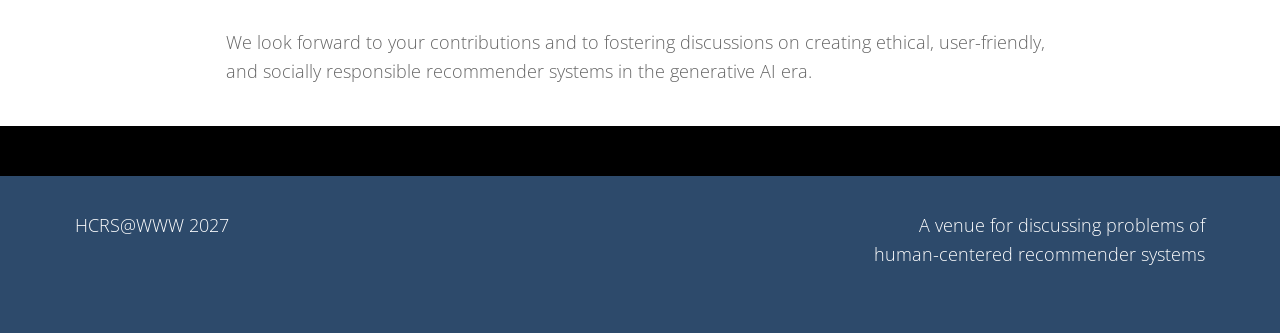
==== commit 9222cc3f: "Align site with updated proposal: half-day afternoon format, two named keynotes, published deadlines" ====
--- a/cfp.html
+++ b/cfp.html
@@ -5,7 +5,7 @@
 <title>Call for Papers - HCRS@WWW 2027</title>
 <meta name="viewport" content="width=device-width, initial-scale=1.0" />
 <meta name="robots" content="noindex, nofollow" />
-<meta name="description" content="Call for Papers for the 3rd Workshop on Human-Centered Recommender Systems (HCRS@WWW 2027), a proposed full-day in-person workshop at The Web Conference 2027 in Dublin, Ireland. Topics: agency, alignment, and long-term value." />
+<meta name="description" content="Call for Papers for the 3rd Workshop on Human-Centered Recommender Systems (HCRS@WWW 2027), a proposed in-person half-day afternoon workshop at The Web Conference 2027 in Dublin, Ireland. Topics: agency, alignment, and long-term value." />
 <meta name="author" content="HCRS@WWW 2027" />
 <meta property="og:title" content="Call for Papers - HCRS@WWW 2027" />
 <meta property="og:description" content="Submissions invited on agency, alignment, and long-term value in human-centered recommendation. 4-8 pages, single-blind, ACM Web Conference 2027 template." />
@@ -82,8 +82,8 @@
 					<div class="content-section" style="margin-top: 25px; margin-bottom: 25px;">
 						<p>
 							The <strong>3rd Workshop on Human-Centered Recommender Systems
-							(HCRS@WWW 2027)</strong> has been proposed as a
-							<strong>full-day, in-person</strong> workshop at
+							(HCRS@WWW 2027)</strong> has been proposed as an
+							<strong>in-person half-day afternoon</strong> workshop at
 							<strong>The Web Conference 2027</strong> (ACM Web 2027),
 							to be held <strong>May 10&ndash;14, 2027 in Dublin, Ireland</strong>.
 							The workshop provides an interdisciplinary forum for
@@ -92,11 +92,6 @@
 							innovations, evaluation methodologies, and governance mechanisms
 							for keeping agent-mediated recommendation accountable to people.
 						</p>
-						<p style="color: #888; font-size: 14px;">
-							<strong>Note:</strong> Workshop proposal notification is expected
-							in October 2026. If accepted, the call for papers will open in
-							late 2026 and submission deadlines will be published on this page.
-						</p>
 					</div>
 
 					<!-- Topics of Interest -->
@@ -110,14 +105,13 @@
 							retrieval, AI safety, and social computing, it aims to connect
 							technical advances with meaningful human outcomes. While the
 							underlying agent architectures continue to evolve rapidly, our
-							emphasis is on their consequences for people: the evaluation
-							frameworks, safeguards, and governance mechanisms needed to
-							keep them accountable.
+							emphasis is on how they shape recommendation and affect users,
+							creators, communities, and platforms.
 						</p>
 						<p>
 							We welcome empirical, theoretical, and position papers, as
-							well as systems, datasets, benchmarks, and user studies
-							addressing the following themes:
+							well as demos, datasets, and user studies addressing the
+							following themes in concrete recommendation settings:
 						</p>
 
 						<h3 style="color: #2d4a6b; font-weight: 700; margin-top: 30px; margin-bottom: 15px;">Agency: Human control over goals and delegation</h3>
@@ -144,11 +138,11 @@
 						<ul style="line-height: 1.8;">
 							<li>Preference elicitation under ambiguity, conflict, and drift.</li>
 							<li>Human and agent feedback, rubrics, and reward models.</li>
-							<li>Verified agent harnesses for development and deployment.</li>
-							<li>Memory provenance, revision, deletion, and contamination.</li>
-							<li>Safe tool use, reflection, coordination, and self-improvement.</li>
-							<li>Reward hacking, capability drift, and failed exploration.</li>
-							<li>Reproducibility, privacy, fairness, and accountable audits.</li>
+							<li>Verified agent harnesses for recommender-system development and deployment.</li>
+							<li>Provenance, revision, deletion, and contamination of user and agent memory.</li>
+							<li>Safe tool use, reflection, coordination, and self-improvement in recommendation pipelines.</li>
+							<li>Reward hacking, capability drift, and failed exploration in adaptive recommender systems.</li>
+							<li>Reproducibility, privacy, fairness, and accountable audits of recommender systems.</li>
 						</ul>
 
 						<h3 style="color: #2d4a6b; font-weight: 700; margin-top: 30px; margin-bottom: 15px;">Long-term Value: Benefits for people and ecosystems over time</h3>
@@ -178,8 +172,10 @@
 							covering the topics above. Manuscripts will be reviewed by the
 							program committee through a <strong style="color: #2d4a6b;">single-blind
 							review process</strong>, meaning that authors&rsquo; names do not
-							need to be anonymized. Evaluation criteria are relevance to the
-							workshop, scientific novelty, and technical quality. Accepted
+							need to be anonymized. Evaluation criteria are adapted to each
+							contribution type, including relevance to the workshop,
+							originality, soundness, clarity, and potential value to the
+							human-centered recommendation community. Accepted
 							submissions will be presented either as oral talks or posters
 							during the workshop. A <strong style="color: #2d4a6b;">Best Paper
 							Award</strong> will be presented.
@@ -220,19 +216,25 @@
 					<!-- Important Dates -->
 					<div class="content-section" style="margin-bottom: 40px;">
 						<h2 style="color: #2d4a6b; font-weight: 700; margin-bottom: 20px;">Important Dates</h2>
-						<p style="color: #555; margin-bottom: 18px;">
-							Paper submission, notification, and camera-ready deadlines will
-							be announced following the workshop proposal notification
-							(expected October 2026). The workshop itself will take place
-							during The Web Conference 2027:
-						</p>
 						<ul style="list-style: none; padding-left: 0; line-height: 1.8;">
+							<li>
+								<span style="color: #C6743B; font-weight: 700;">&#9733;</span>
+								<strong style="color: #C6743B;">Submission Deadline</strong>: January 4, 2027
+							</li>
+							<li>
+								<span style="color: #C6743B; font-weight: 700;">&#9733;</span>
+								<strong style="color: #C6743B;">Paper Acceptance Notification</strong>: February 1, 2027
+							</li>
+							<li>
+								<span style="color: #C6743B; font-weight: 700;">&#9733;</span>
+								<strong style="color: #C6743B;">Camera-Ready Submission</strong>: February 16, 2027
+							</li>
 							<li>
 								<span style="color: #C6743B; font-weight: 700;">&#9733;</span>
 								<strong style="color: #C6743B;">May 10&ndash;14, 2027</strong>:
 								The Web Conference 2027, Dublin, Ireland &mdash; the workshop
-								will be held as a <strong>full-day, in-person</strong> session
-								on one of these dates (specific day and session times TBA).
+								will be held as an <strong>in-person half-day afternoon</strong>
+								session on one of these dates (specific day TBA).
 							</li>
 						</ul>
 						<p>
--- a/css/style.css
+++ b/css/style.css
@@ -111,7 +111,7 @@
 
 header .navbar-default{
     background-color: #fff;
-	border-bottom: 2px solid #2d4a6b;
+	border-bottom: none;
 }
 
 header .nav li a:hover,
@@ -1807,3 +1807,10 @@
 	font-size: 1.8em;
 	padding: 8px 16px;
 }
+
+/* A8 · Home hero: cap the full-frame photo so the Overview text peeks above the fold */
+body.page-home .hero-container img {
+	max-height: 600px;
+	object-fit: cover;
+	object-position: center 40%;
+}
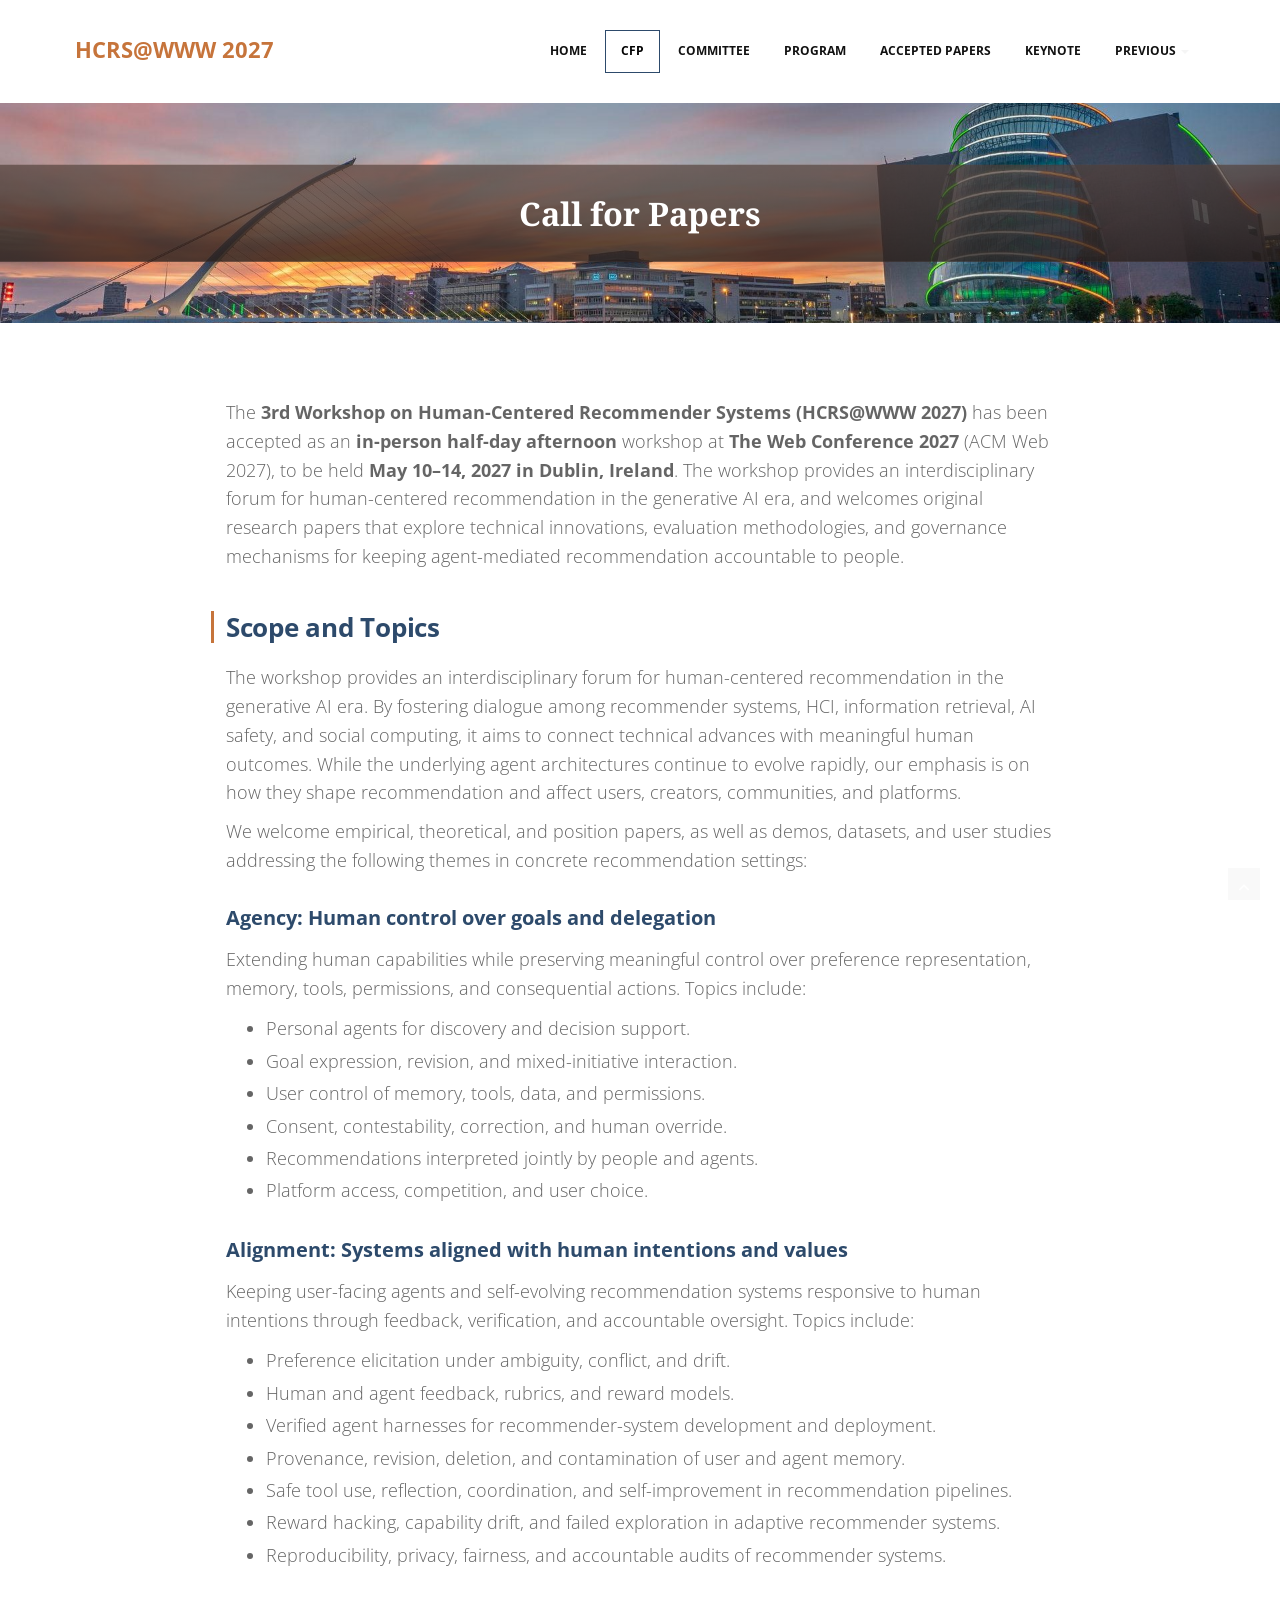
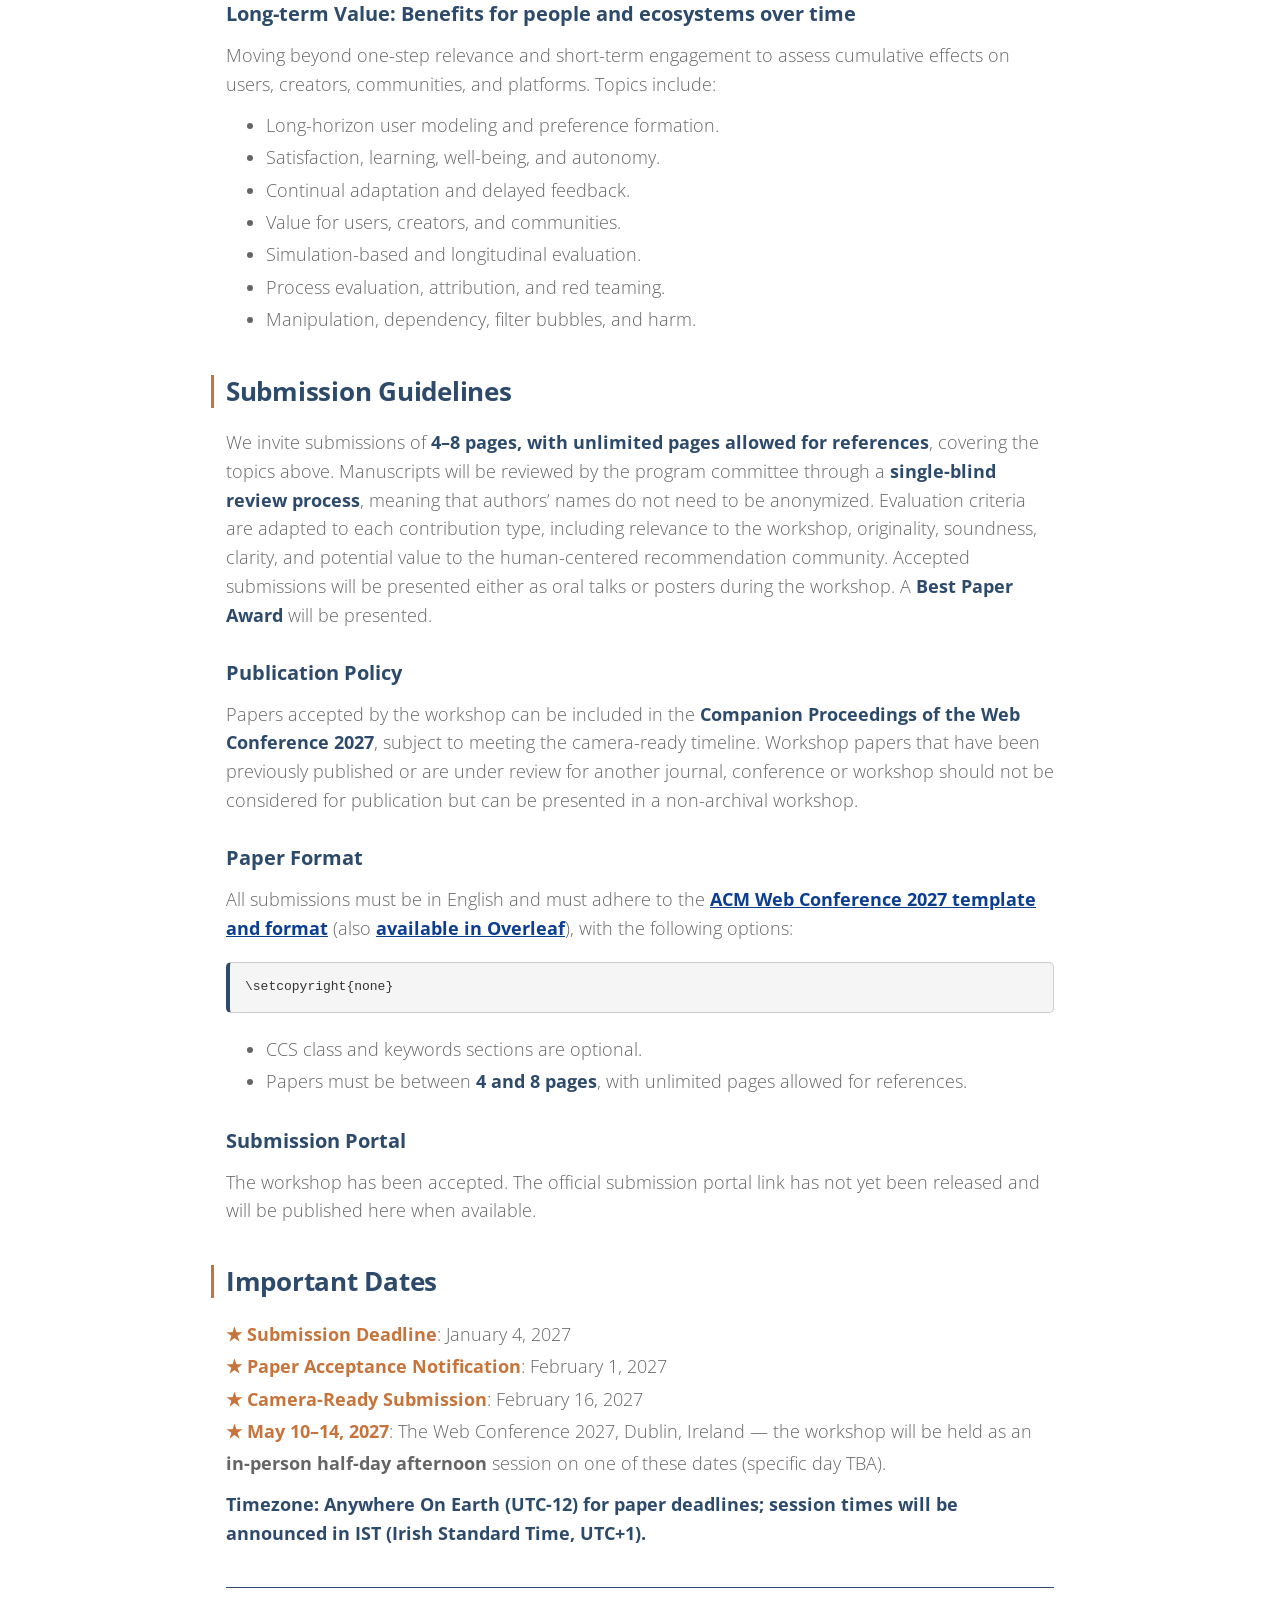
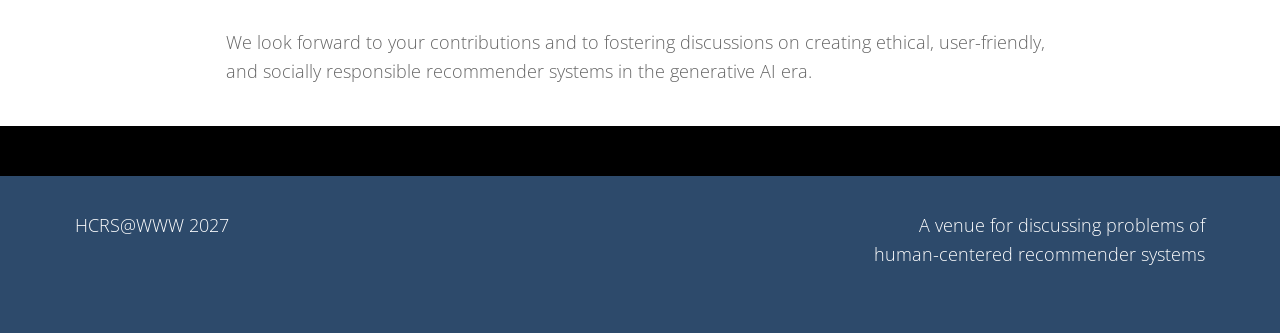
==== commit da89bdec: "Publish accepted workshop updates and improve homepage navigation" ====
--- a/cfp.html
+++ b/cfp.html
@@ -4,8 +4,8 @@
 <meta charset="utf-8">
 <title>Call for Papers - HCRS@WWW 2027</title>
 <meta name="viewport" content="width=device-width, initial-scale=1.0" />
-<meta name="robots" content="noindex, nofollow" />
-<meta name="description" content="Call for Papers for the 3rd Workshop on Human-Centered Recommender Systems (HCRS@WWW 2027), a proposed in-person half-day afternoon workshop at The Web Conference 2027 in Dublin, Ireland. Topics: agency, alignment, and long-term value." />
+<meta name="robots" content="index, follow" />
+<meta name="description" content="Call for Papers for the 3rd Workshop on Human-Centered Recommender Systems (HCRS@WWW 2027), an accepted in-person half-day afternoon workshop at The Web Conference 2027 in Dublin, Ireland. Topics: agency, alignment, and long-term value." />
 <meta name="author" content="HCRS@WWW 2027" />
 <meta property="og:title" content="Call for Papers - HCRS@WWW 2027" />
 <meta property="og:description" content="Submissions invited on agency, alignment, and long-term value in human-centered recommendation. 4-8 pages, single-blind, ACM Web Conference 2027 template." />
@@ -82,7 +82,7 @@
 					<div class="content-section" style="margin-top: 25px; margin-bottom: 25px;">
 						<p>
 							The <strong>3rd Workshop on Human-Centered Recommender Systems
-							(HCRS@WWW 2027)</strong> has been proposed as an
+							(HCRS@WWW 2027)</strong> has been accepted as an
 							<strong>in-person half-day afternoon</strong> workshop at
 							<strong>The Web Conference 2027</strong> (ACM Web 2027),
 							to be held <strong>May 10&ndash;14, 2027 in Dublin, Ireland</strong>.
@@ -207,9 +207,9 @@
 
 						<h3 style="color: #2d4a6b; font-weight: 700; margin-top: 30px; margin-bottom: 15px;">Submission Portal</h3>
 						<p>
-							Submissions will be made through OpenReview. The submission
-							portal link will be published here once the workshop proposal
-							is accepted and the OpenReview group is created.
+							The workshop has been accepted. The official submission portal
+							link has not yet been released and will be published here when
+							available.
 						</p>
 					</div>
 
@@ -296,4 +296,4 @@
 <script src="js/animate.js"></script>
 <script src="js/custom.js"></script>
 </body>
-</html>+</html>
--- a/css/style.css
+++ b/css/style.css
@@ -392,6 +392,17 @@
 	margin: 0 0 14px 0;
 }
 
+.hero-eyebrow a {
+	color: inherit;
+	text-decoration: underline;
+	text-decoration-color: rgba(255, 255, 255, 0.4);
+	text-underline-offset: 3px;
+}
+
+.hero-eyebrow a:hover, .hero-eyebrow a:focus {
+	color: #FFCE85;
+}
+
 .hero-title {
 	color: #fff;
 	font-family: 'Noto Serif', Georgia, serif;
@@ -407,14 +418,65 @@
 	overflow-wrap: break-word;
 }
 
-.hero-lead {
-	color: rgba(255, 255, 255, 0.92);
+.hero-details {
+	display: flex;
+	flex-wrap: wrap;
+	justify-content: center;
+	gap: 10px;
+	list-style: none;
+	padding: 0;
+	margin: 18px 0 0;
+}
+
+.hero-detail {
+	display: inline-flex;
+	align-items: center;
+	gap: 8px;
+	padding: 7px 14px;
+	border: 1px solid rgba(255, 255, 255, 0.3);
+	border-radius: 999px;
+	background: rgba(15, 26, 38, 0.22);
+	color: rgba(255, 255, 255, 0.95);
+	font-size: 14px;
+	line-height: 20px;
+	white-space: nowrap;
+}
+
+.hero-detail__icon {
+	flex: none;
+	width: 16px;
+	height: 16px;
+	color: #FFCE85;
+}
+
+.hero-submission {
+	color: #fff;
 	font-size: 17px;
-	font-weight: 400;
-	margin: 16px 0 0 0;
-	letter-spacing: 0.01em;
-}
-.hero-lead a { color: #FFCE85; text-decoration: underline; }
+	margin: 16px 0;
+}
+
+.hero-cta {
+	display: inline-block;
+	padding: 10px 22px;
+	border: 2px solid #FFCE85;
+	border-radius: 4px;
+	background: #FFCE85;
+	color: #222;
+	font-weight: 700;
+	text-decoration: none;
+}
+
+.hero-cta:hover, .hero-cta:focus {
+	background: #fff;
+	border-color: #fff;
+	color: #222;
+	text-decoration: none;
+}
+
+.hero-cta:focus-visible {
+	outline: 2px solid #fff;
+	outline-offset: 4px;
+}
 
 @media (max-width: 768px) {
 	.hero-title {
@@ -426,8 +488,18 @@
 		font-size: 11px;
 		letter-spacing: 0.1em;
 	}
-	.hero-lead {
+	.hero-details {
+		gap: 8px;
+	}
+	.hero-detail {
+		padding: 6px 11px;
+		font-size: 13px;
+	}
+	.hero-submission {
 		font-size: 14px;
+	}
+	body.page-home .hero-container img {
+		min-height: 440px;
 	}
 	.hero-overlay {
 		padding: 30px 15px;
@@ -1776,6 +1848,238 @@
 	max-width: none;
 }
 
+/* Home-page section navigation */
+.home-layout {
+	display: grid;
+	grid-template-columns: minmax(0, 1fr) 185px;
+	column-gap: 42px;
+}
+
+.home-main {
+	grid-column: 1;
+	grid-row: 1;
+	min-width: 0;
+}
+
+.home-main > .content-section {
+	scroll-margin-top: 32px;
+}
+
+.page-toc {
+	grid-column: 2;
+	grid-row: 1;
+	min-width: 0;
+}
+
+.page-toc__inner {
+	position: sticky;
+	top: 32px;
+	max-height: calc(100vh - 64px);
+	overflow-y: auto;
+}
+
+.page-toc__title {
+	margin: 0 0 16px 16px;
+	color: #857c72;
+	font-size: 11px;
+	font-weight: 700;
+	letter-spacing: 0.12em;
+	text-transform: uppercase;
+}
+
+.page-toc__toggle, .page-toc__toggle[hidden] {
+	display: none;
+}
+
+.page-toc__links {
+	margin: 0;
+	padding: 0;
+	border-left: 1px solid #e6dfd6;
+	list-style: none;
+}
+
+.page-toc__links a {
+	display: block;
+	margin-left: -1px;
+	padding: 8px 10px 8px 15px;
+	border-left: 2px solid transparent;
+	border-radius: 0 5px 5px 0;
+	color: #746d65;
+	font-size: 13px;
+	line-height: 1.5;
+	text-decoration: none;
+}
+
+.page-toc__links a:hover, .page-toc__links a:focus {
+	background: #faf7f2;
+	color: #985123;
+	text-decoration: none;
+}
+
+.page-toc__links a[aria-current="location"] {
+	border-left-color: #C6743B;
+	background: #fff5e6;
+	color: #985123;
+	font-weight: 700;
+}
+
+.page-toc__links a:focus-visible, .page-toc__toggle:focus-visible {
+	outline: 2px solid #C6743B;
+	outline-offset: 2px;
+}
+
+@media (prefers-reduced-motion: no-preference) {
+	html.has-home-navigation {
+		scroll-behavior: smooth;
+	}
+}
+
+@media (max-width: 1199px) {
+	.home-layout {
+		display: block;
+	}
+	.home-main > .content-section {
+		scroll-margin-top: 80px;
+	}
+	.page-toc {
+		position: sticky;
+		top: 0;
+		z-index: 100;
+		max-width: 46em;
+		margin: 0 auto 24px;
+		border: 1px solid #e6dfd6;
+		border-radius: 8px;
+		background: rgba(255, 253, 249, 0.98);
+		box-shadow: 0 3px 12px rgba(45, 38, 28, 0.04);
+	}
+	.page-toc__inner {
+		position: static;
+		max-height: 70vh;
+	}
+	.page-toc__title {
+		margin: 14px 16px;
+	}
+	.page-toc:has(.page-toc__toggle:not([hidden])) .page-toc__title {
+		display: none;
+	}
+	.page-toc__toggle:not([hidden]) {
+		display: flex;
+		align-items: center;
+		justify-content: space-between;
+		width: 100%;
+		padding: 14px 16px;
+		border: 0;
+		border-radius: 8px;
+		background: transparent;
+		color: #744726;
+		font-family: inherit;
+		font-size: 14px;
+		font-weight: 600;
+		line-height: 20px;
+		text-align: left;
+	}
+	.page-toc__toggle svg {
+		width: 18px;
+		height: 18px;
+	}
+	.page-toc__toggle[aria-expanded="true"] svg {
+		transform: rotate(180deg);
+	}
+	.page-toc__links {
+		margin: 0 16px 14px;
+	}
+	.page-toc__links a {
+		padding-top: 11px;
+		padding-bottom: 11px;
+		font-size: 14px;
+	}
+	.page-toc__toggle[aria-expanded="false"]:not([hidden]) + .page-toc__links {
+		display: none;
+	}
+}
+
+/* Reviewer invitation on the home page */
+.reviewer-callout {
+	display: grid;
+	grid-template-columns: auto minmax(0, 1fr) auto;
+	align-items: center;
+	gap: 18px;
+	margin-bottom: 36px;
+	scroll-margin-top: 32px;
+	padding: 24px 28px;
+	border: 1px solid #eed7b4;
+	border-radius: 12px;
+	background: linear-gradient(115deg, #fffaf1, #fff0d6);
+	box-shadow: 0 5px 18px rgba(170, 108, 42, 0.06);
+}
+
+.reviewer-callout__icon {
+	box-sizing: content-box;
+	width: 24px;
+	height: 24px;
+	padding: 12px;
+	border-radius: 50%;
+	background: #ffe5b9;
+	color: #a65c28;
+}
+
+.reviewer-callout__copy h2 {
+	margin: 0 0 6px;
+	color: #744726;
+	font-size: 24px;
+	font-weight: 700;
+	line-height: 1.25;
+}
+
+.reviewer-callout__copy p {
+	margin: 0;
+	color: #79654f;
+	font-size: 15px;
+	line-height: 1.6;
+}
+
+.reviewer-callout__cta {
+	display: inline-flex;
+	align-items: center;
+	justify-content: center;
+	gap: 14px;
+	padding: 11px 18px;
+	border: 1px solid #b45d2f;
+	border-radius: 6px;
+	background: #b45d2f;
+	color: #fff;
+	font-size: 15px;
+	font-weight: 700;
+	line-height: 22px;
+	text-decoration: none;
+}
+
+.reviewer-callout__cta:hover, .reviewer-callout__cta:focus {
+	border-color: #944522;
+	background: #944522;
+	color: #fff;
+	text-decoration: none;
+}
+
+.reviewer-callout__cta:focus-visible {
+	outline: 2px solid #944522;
+	outline-offset: 4px;
+}
+
+@media (max-width: 767px) {
+	.reviewer-callout {
+		grid-template-columns: auto minmax(0, 1fr);
+		gap: 18px 14px;
+		padding: 22px;
+	}
+	.reviewer-callout__copy h2 {
+		font-size: 21px;
+	}
+	.reviewer-callout__cta {
+		grid-column: 1 / -1;
+	}
+}
+
 /* A6 · Important Dates with status icons */
 .dates-list { list-style: none; padding-left: 0; margin: 0; }
 .dates-list__item {
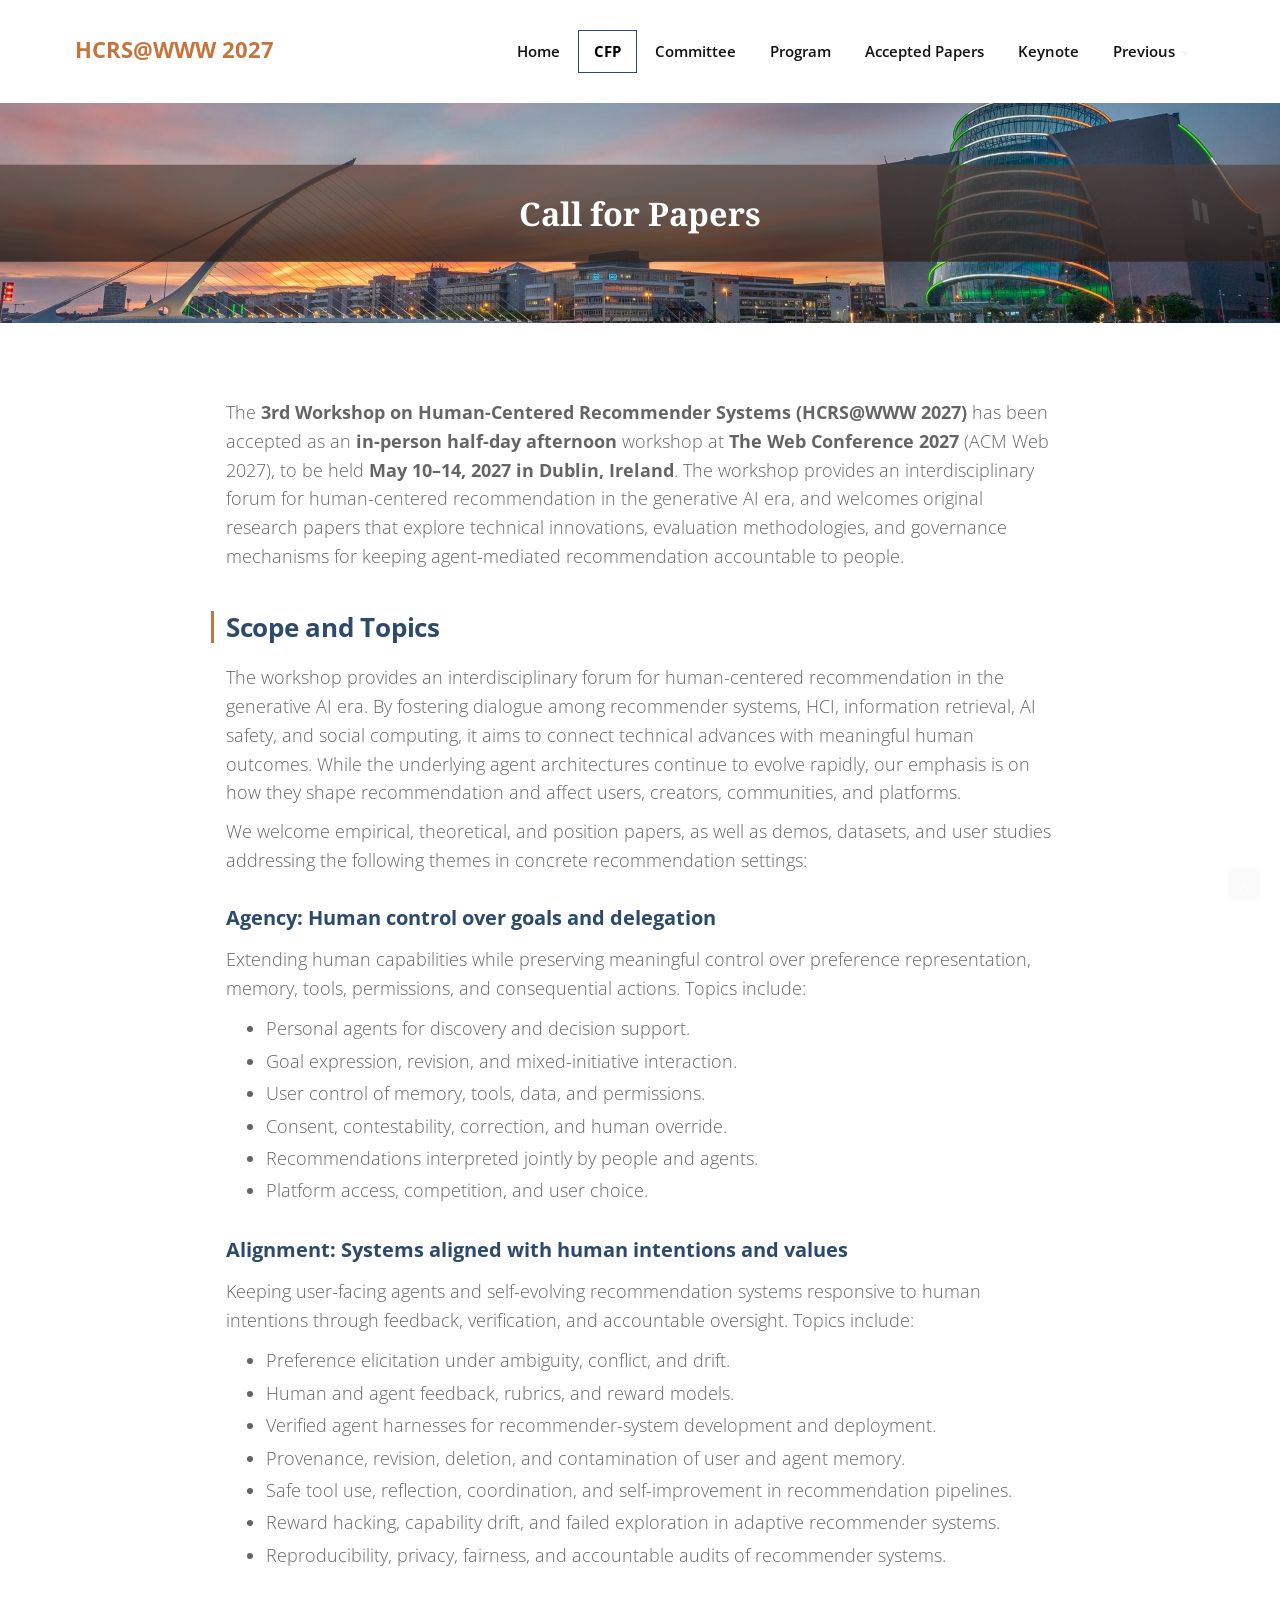
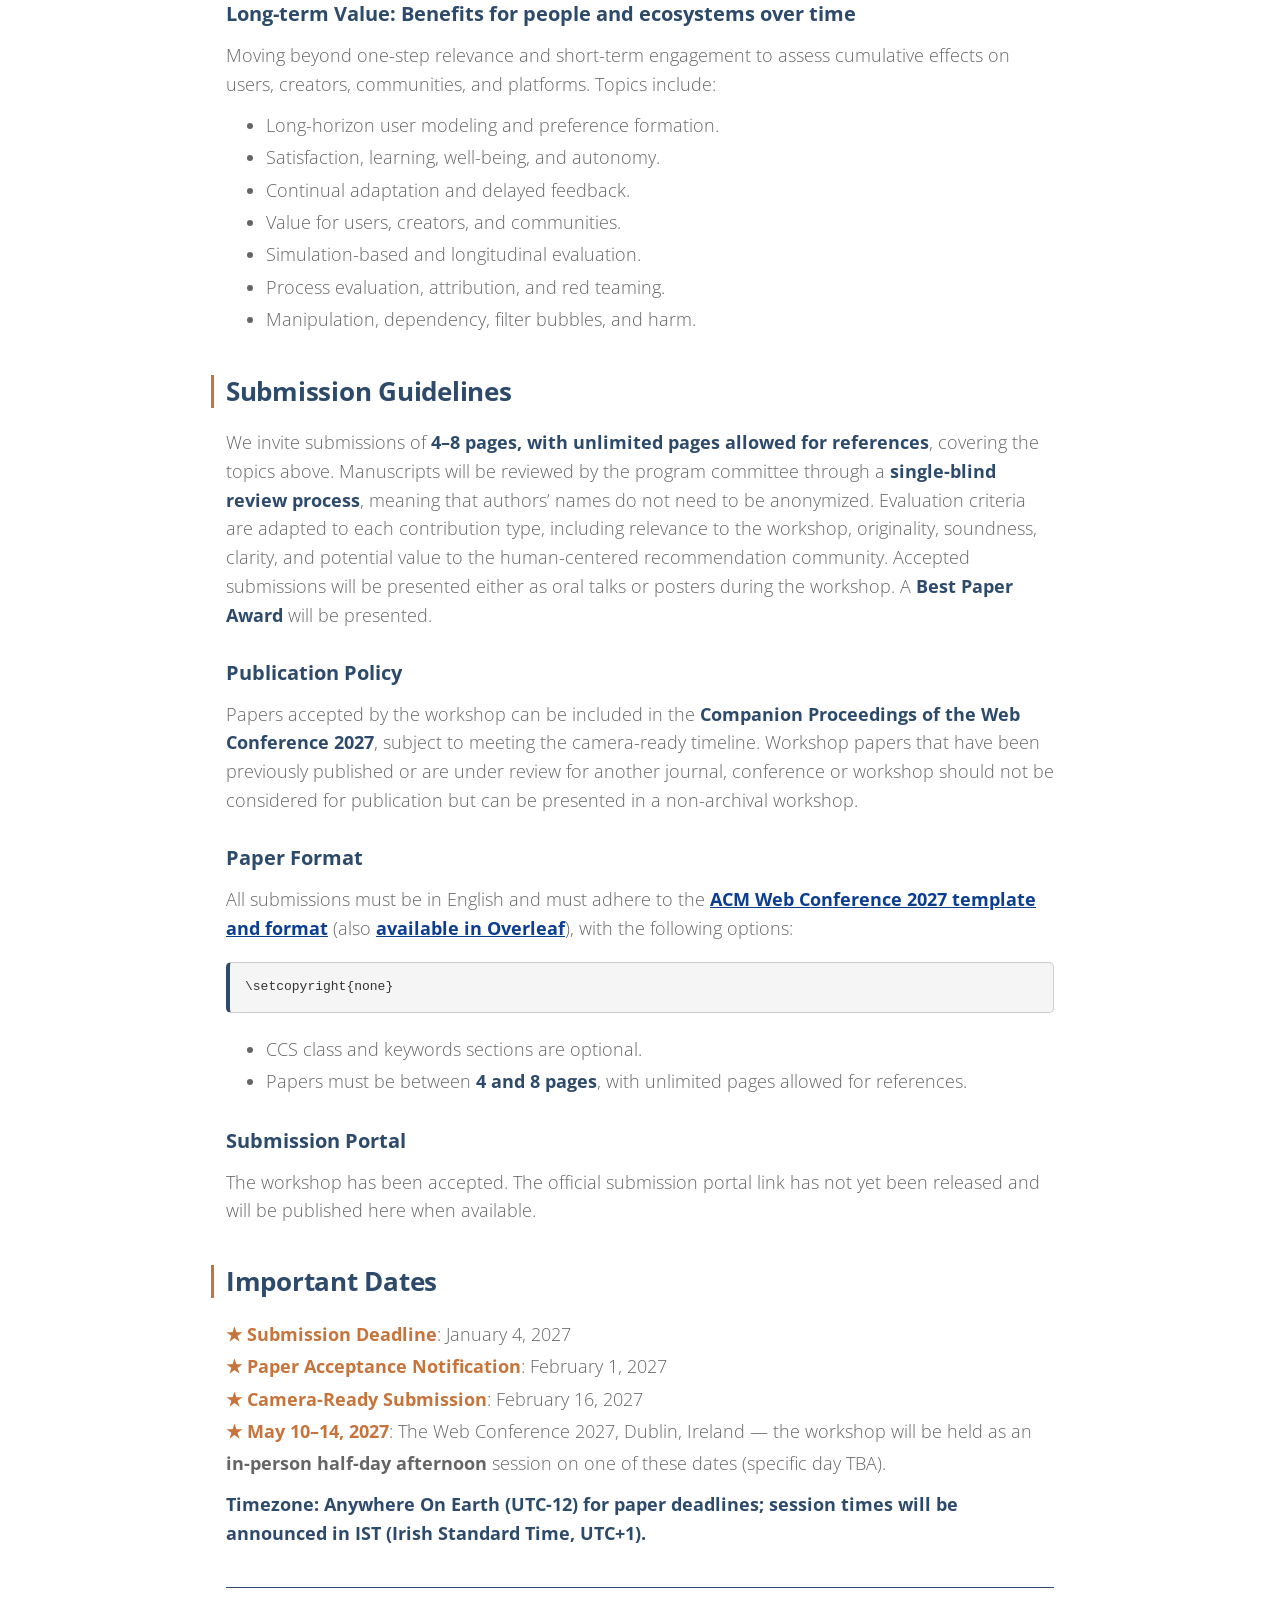
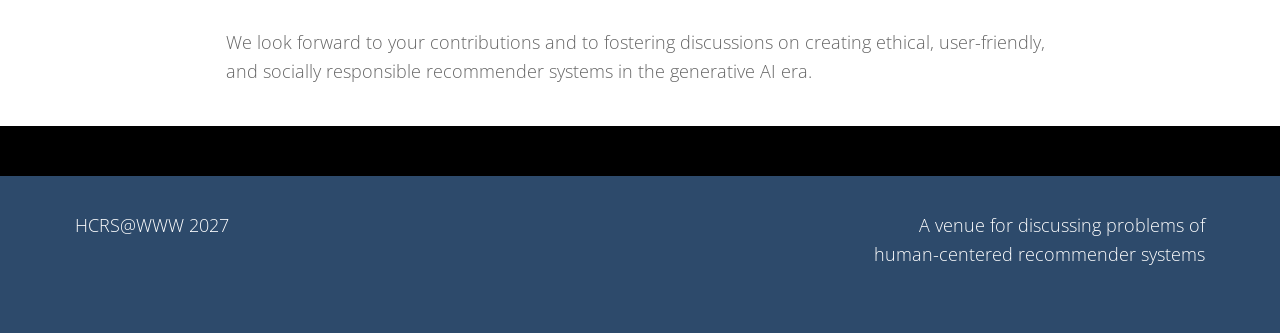
==== commit 2b5c1fd1: "Use uppercase CFP in navigation labels" ====
--- a/cfp.html
+++ b/cfp.html
@@ -44,7 +44,7 @@
                 <div class="navbar-collapse collapse ">
                     <ul class="nav navbar-nav">
                         <li><a href="index.html">Home</a></li> 
-						<li class="active"><a href="cfp.html">CfP</a></li>
+						<li class="active"><a href="cfp.html">CFP</a></li>
 						<li><a href="committee.html">Committee</a></li>
                         <li><a href="program.html">Program</a></li>
                         <li><a href="papers.html">Accepted Papers</a></li>
--- a/css/style.css
+++ b/css/style.css
@@ -228,17 +228,17 @@
 }
 
 header ul.nav li a {	
-	font-size:12px;
+	font-size:15px;
 	border:none;
-	font-weight:700;
-	text-transform:uppercase;
+	font-weight:600;
+	text-transform:none;
 }
 
 header ul.nav li ul li a {	
-	font-size:12px;
+	font-size:14px;
 	border:none;
-	font-weight:300;
-	text-transform:uppercase;
+	font-weight:400;
+	text-transform:none;
 }
 
 
@@ -1656,6 +1656,43 @@
 	}	
 }
 
+@media (max-width: 991px) {
+	header .navbar-collapse.in {
+		max-height: calc(100vh - 110px);
+		overflow-y: auto !important;
+	}
+}
+
+@media (min-width: 768px) and (max-width: 991px) {
+	header .navbar-header {
+		float: none;
+	}
+	header .navbar-toggle {
+		display: block;
+	}
+	header .navbar-collapse.collapse {
+		display: none !important;
+	}
+	header .navbar-collapse.collapse.in {
+		display: block !important;
+	}
+	header .navbar-collapse ul.navbar-nav {
+		float: none;
+		margin: 18px 0 0;
+	}
+	header .navbar-nav > li {
+		float: none;
+		padding: 3px 0;
+	}
+	header .navbar-nav .open .dropdown-menu {
+		position: static;
+		float: none;
+		width: auto;
+		background: transparent;
+		box-shadow: none;
+	}
+}
+
 @media (max-width: 767px) {
 
   body {
@@ -1878,15 +1915,6 @@
 	overflow-y: auto;
 }
 
-.page-toc__title {
-	margin: 0 0 16px 16px;
-	color: #857c72;
-	font-size: 11px;
-	font-weight: 700;
-	letter-spacing: 0.12em;
-	text-transform: uppercase;
-}
-
 .page-toc__toggle, .page-toc__toggle[hidden] {
 	display: none;
 }
@@ -1955,12 +1983,6 @@
 	.page-toc__inner {
 		position: static;
 		max-height: 70vh;
-	}
-	.page-toc__title {
-		margin: 14px 16px;
-	}
-	.page-toc:has(.page-toc__toggle:not([hidden])) .page-toc__title {
-		display: none;
 	}
 	.page-toc__toggle:not([hidden]) {
 		display: flex;
@@ -1982,7 +2004,7 @@
 		width: 18px;
 		height: 18px;
 	}
-	.page-toc__toggle[aria-expanded="true"] svg {
+	.page-toc__toggle[aria-expanded="true"] .page-toc__chevron {
 		transform: rotate(180deg);
 	}
 	.page-toc__links {
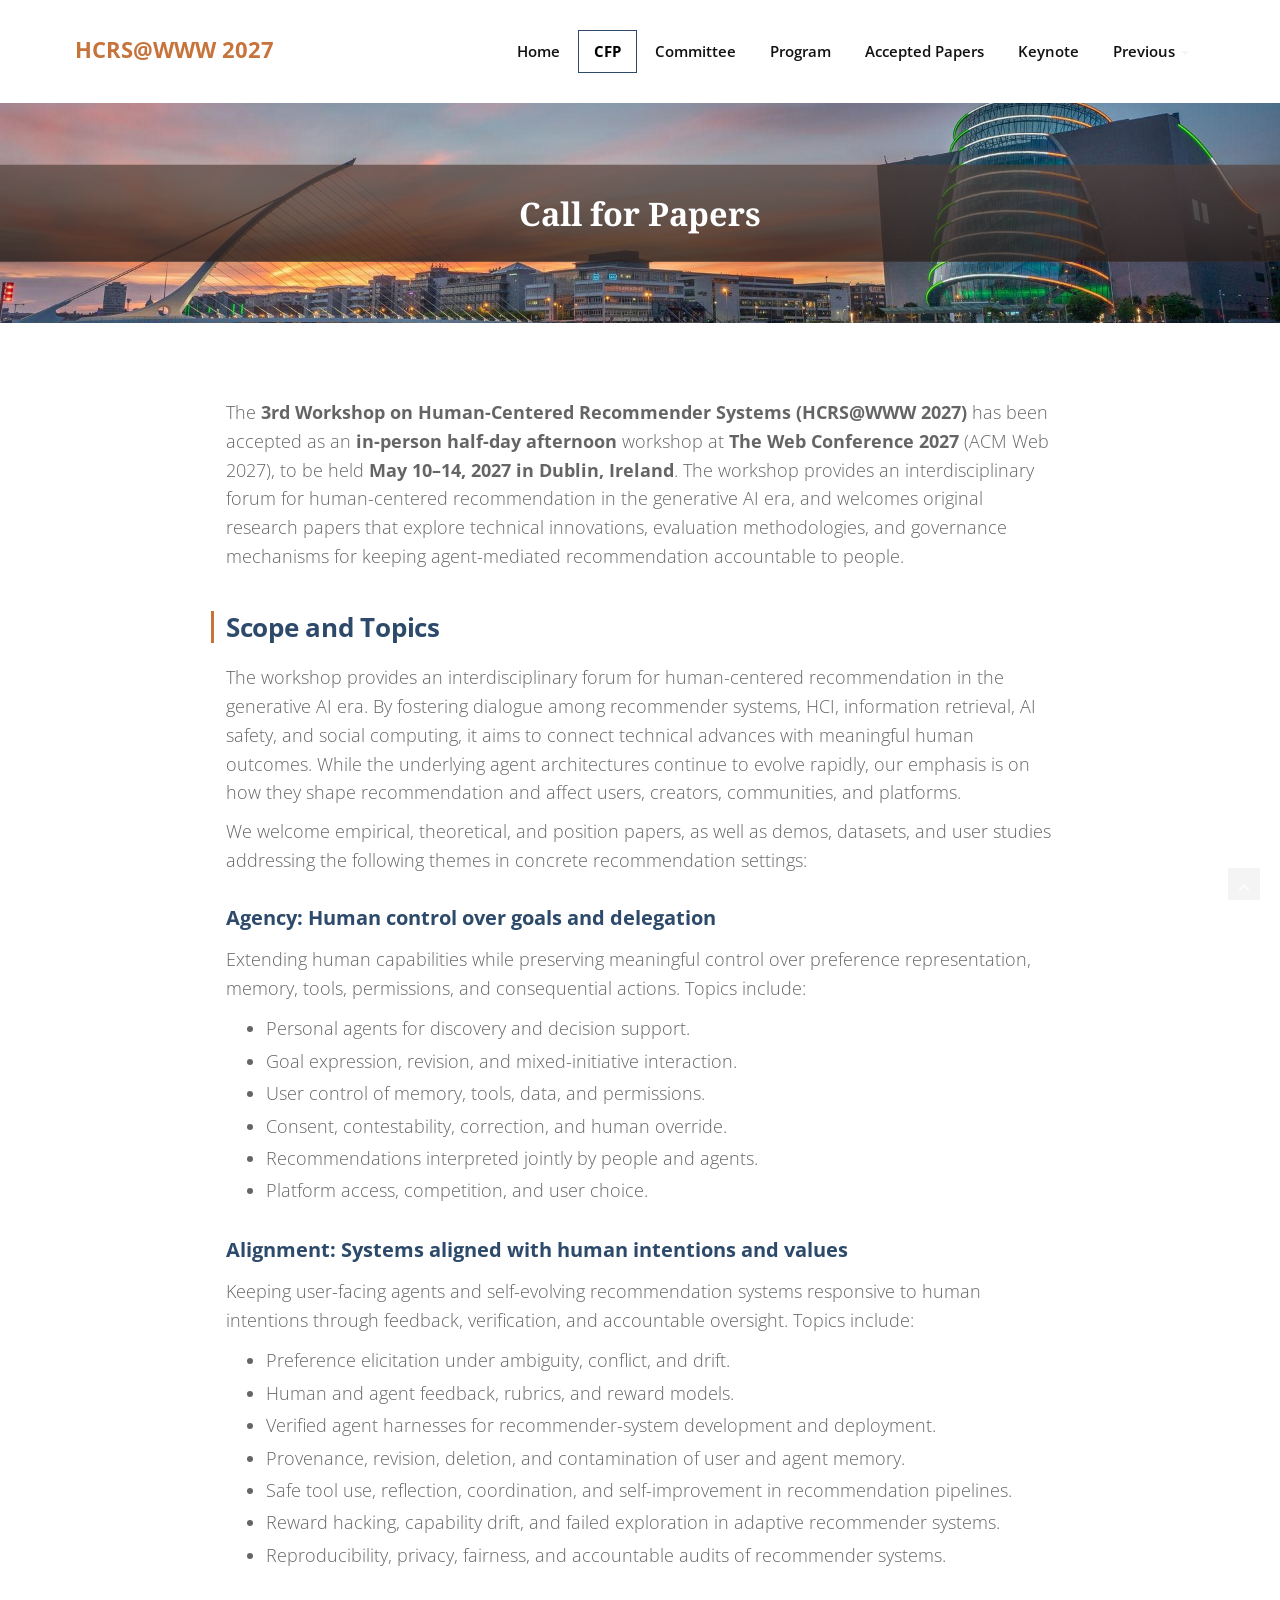
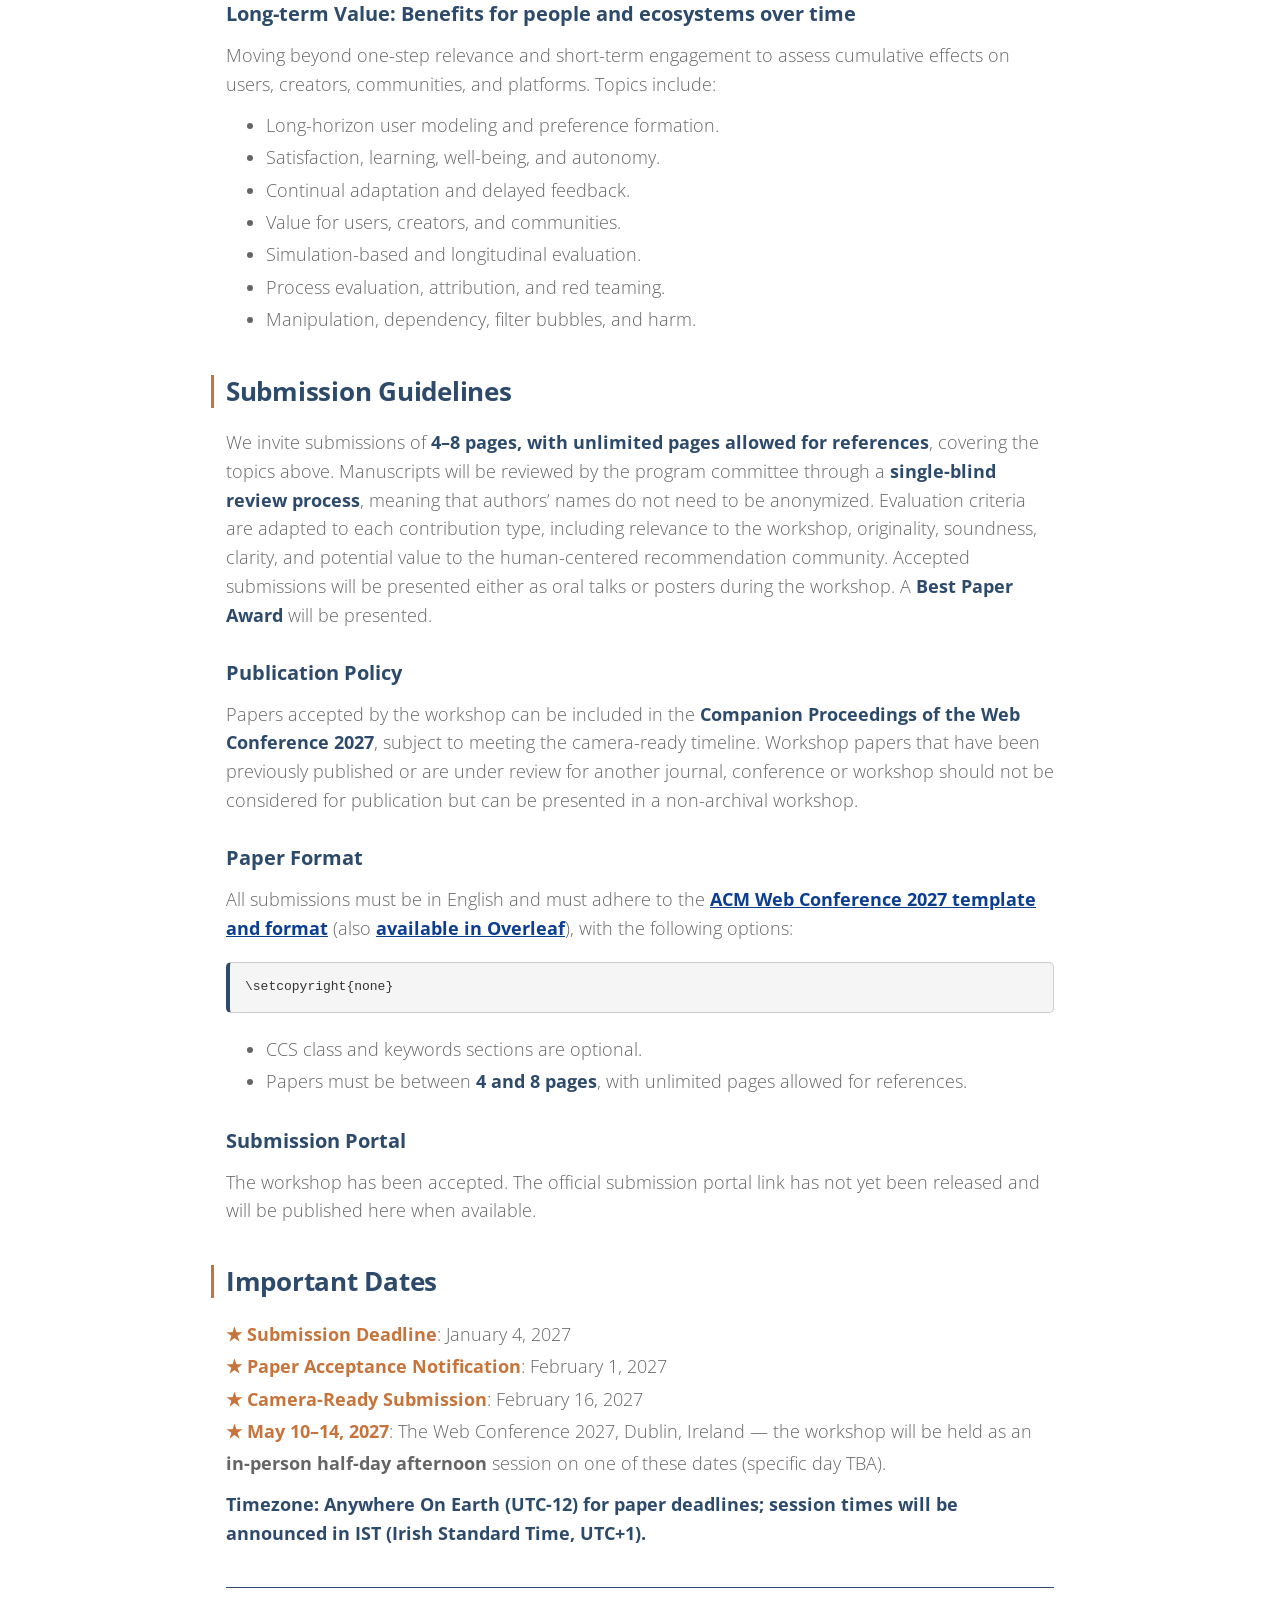
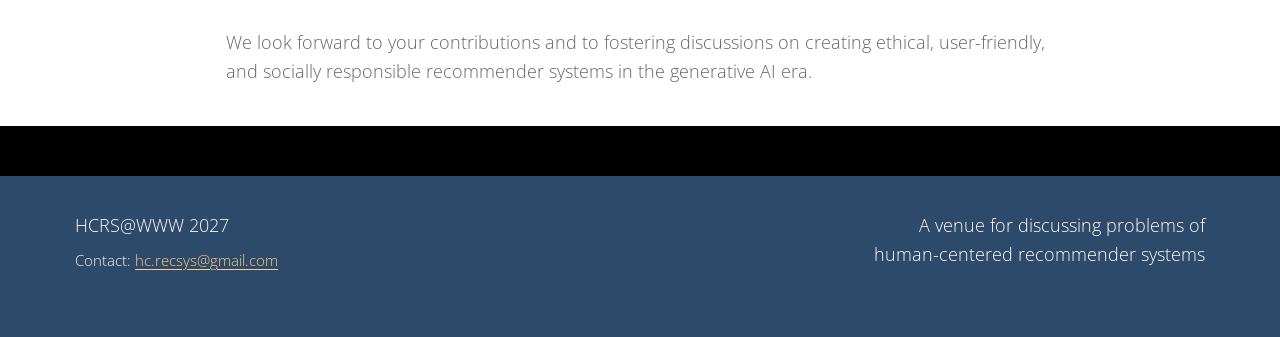
==== commit e897d249: "Add official workshop contact email to all page footers" ====
--- a/cfp.html
+++ b/cfp.html
@@ -266,8 +266,11 @@
 			<div class="row">
 				<div class="col-lg-6">
 					<div class="copyright">
-						<p style="margin: 0; padding: 20px 0; font-size: 18px; color: #fff;">
+						<p style="margin: 0; padding: 20px 0 8px; font-size: 18px; color: #fff;">
 							HCRS@WWW 2027
+						</p>
+						<p style="margin: 0; padding: 0 0 20px; font-size: 15px; line-height: 1.6;">
+							Contact: <a href="mailto:hc.recsys@gmail.com" style="color: #FFCE85; text-decoration: underline; text-underline-offset: 3px;">hc.recsys@gmail.com</a>
 						</p>
 					</div>
 				</div>
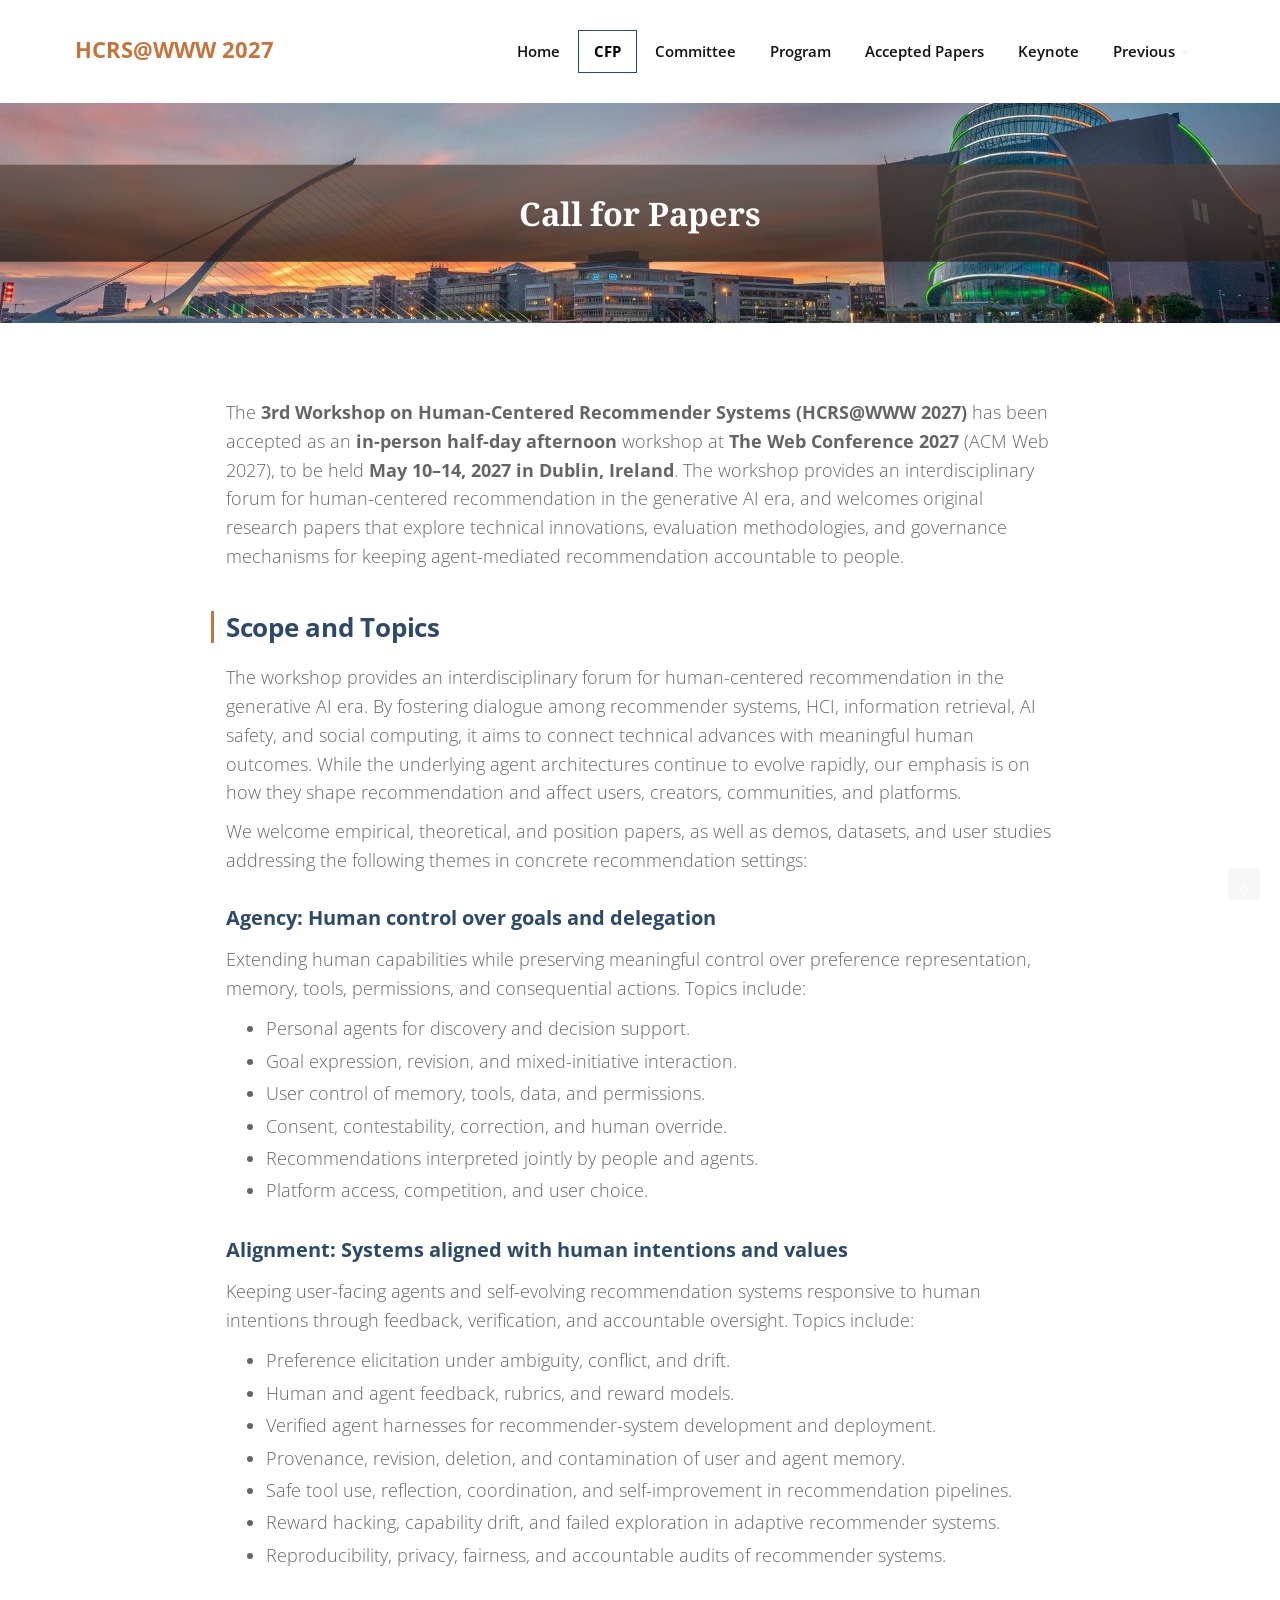
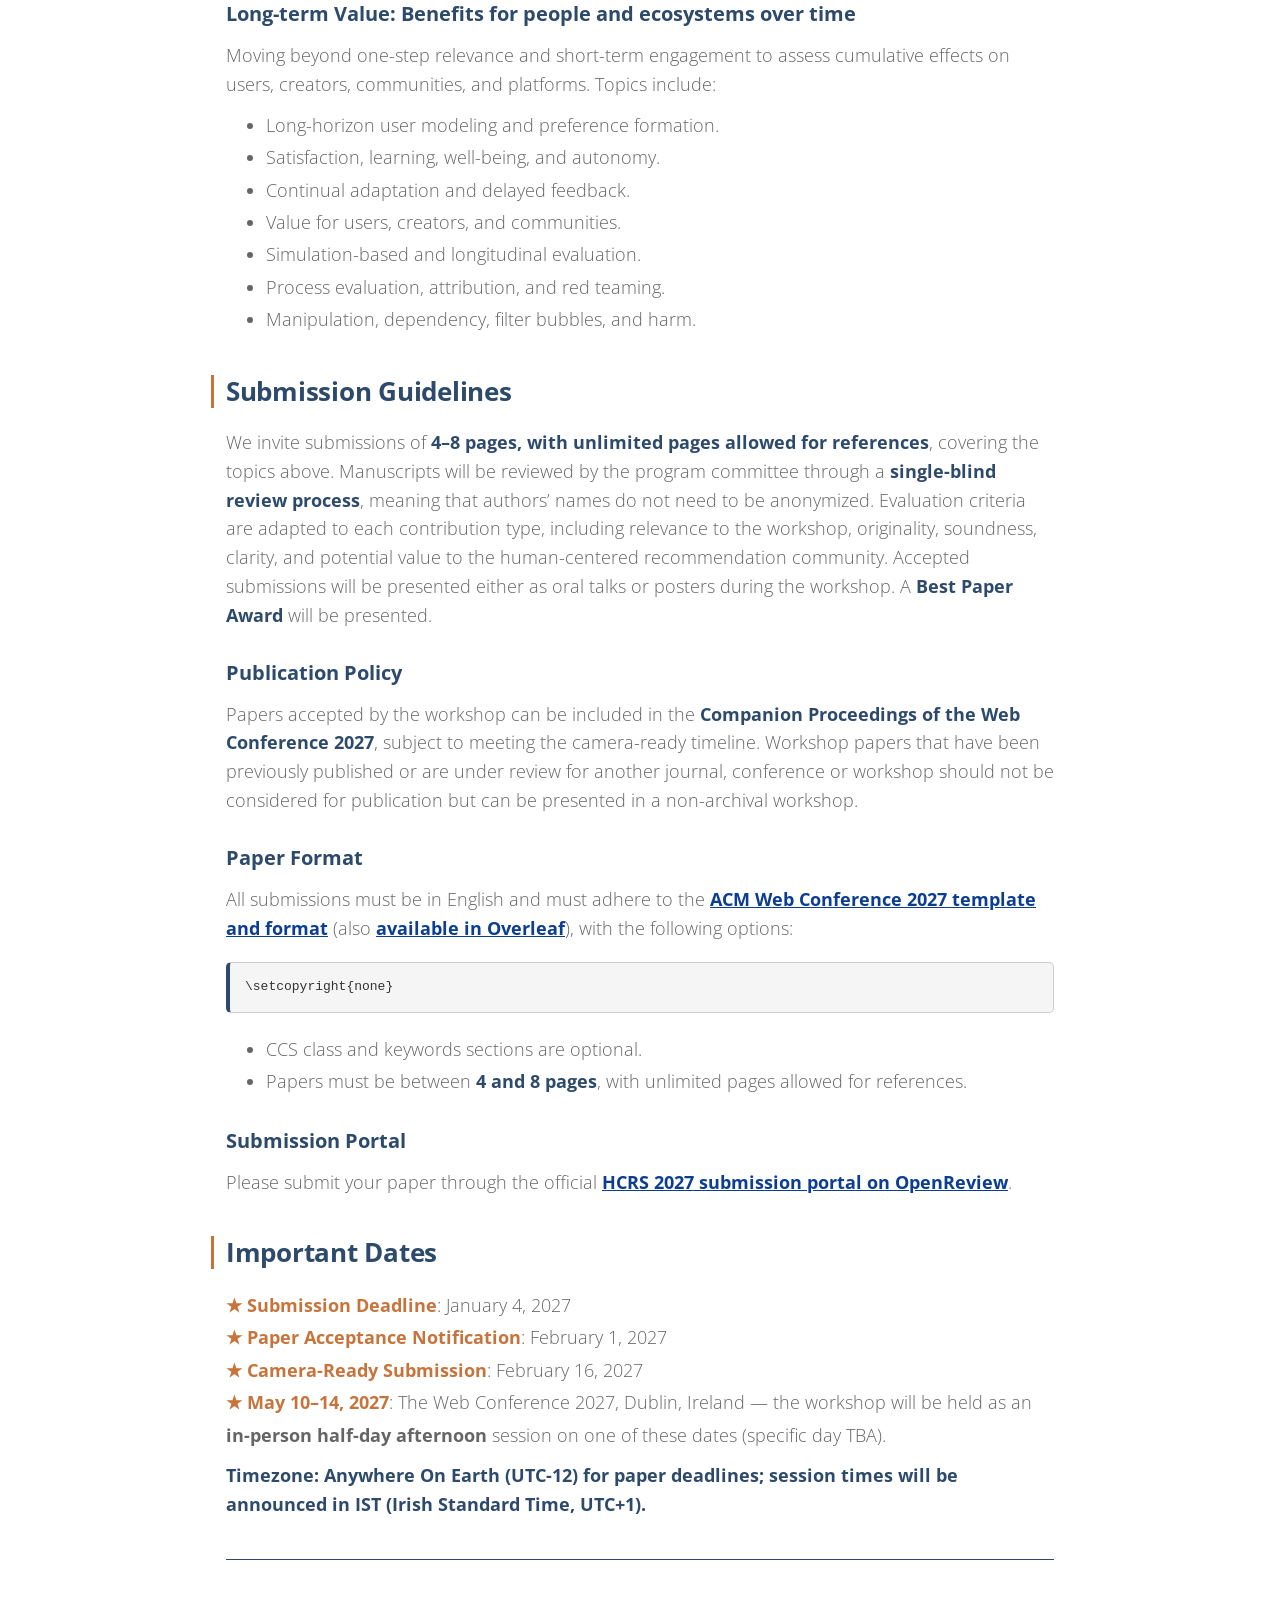
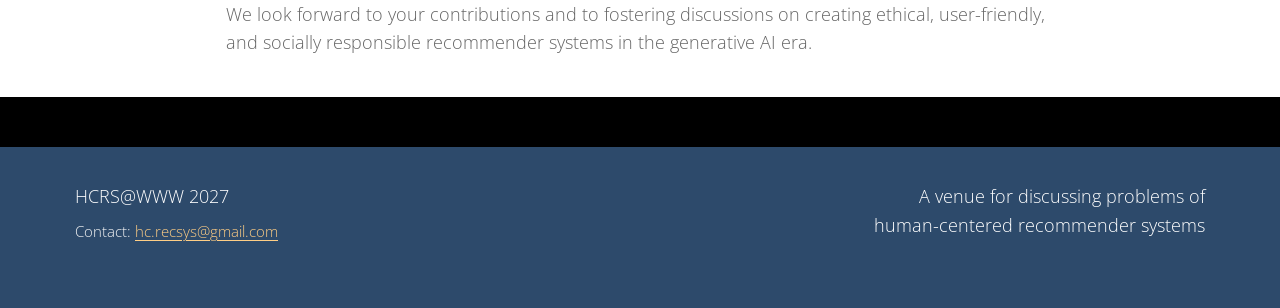
==== commit 2cabd525: "Add official HCRS 2027 OpenReview submission links" ====
--- a/cfp.html
+++ b/cfp.html
@@ -207,9 +207,8 @@
 
 						<h3 style="color: #2d4a6b; font-weight: 700; margin-top: 30px; margin-bottom: 15px;">Submission Portal</h3>
 						<p>
-							The workshop has been accepted. The official submission portal
-							link has not yet been released and will be published here when
-							available.
+							Please submit your paper through the official
+							<a href="https://openreview.net/group?id=ACM.org/TheWebConf/2027/Workshop/HCRS" style="color: #0b3d91; font-weight: 700; text-decoration: underline;">HCRS 2027 submission portal on OpenReview</a>.
 						</p>
 					</div>
 
